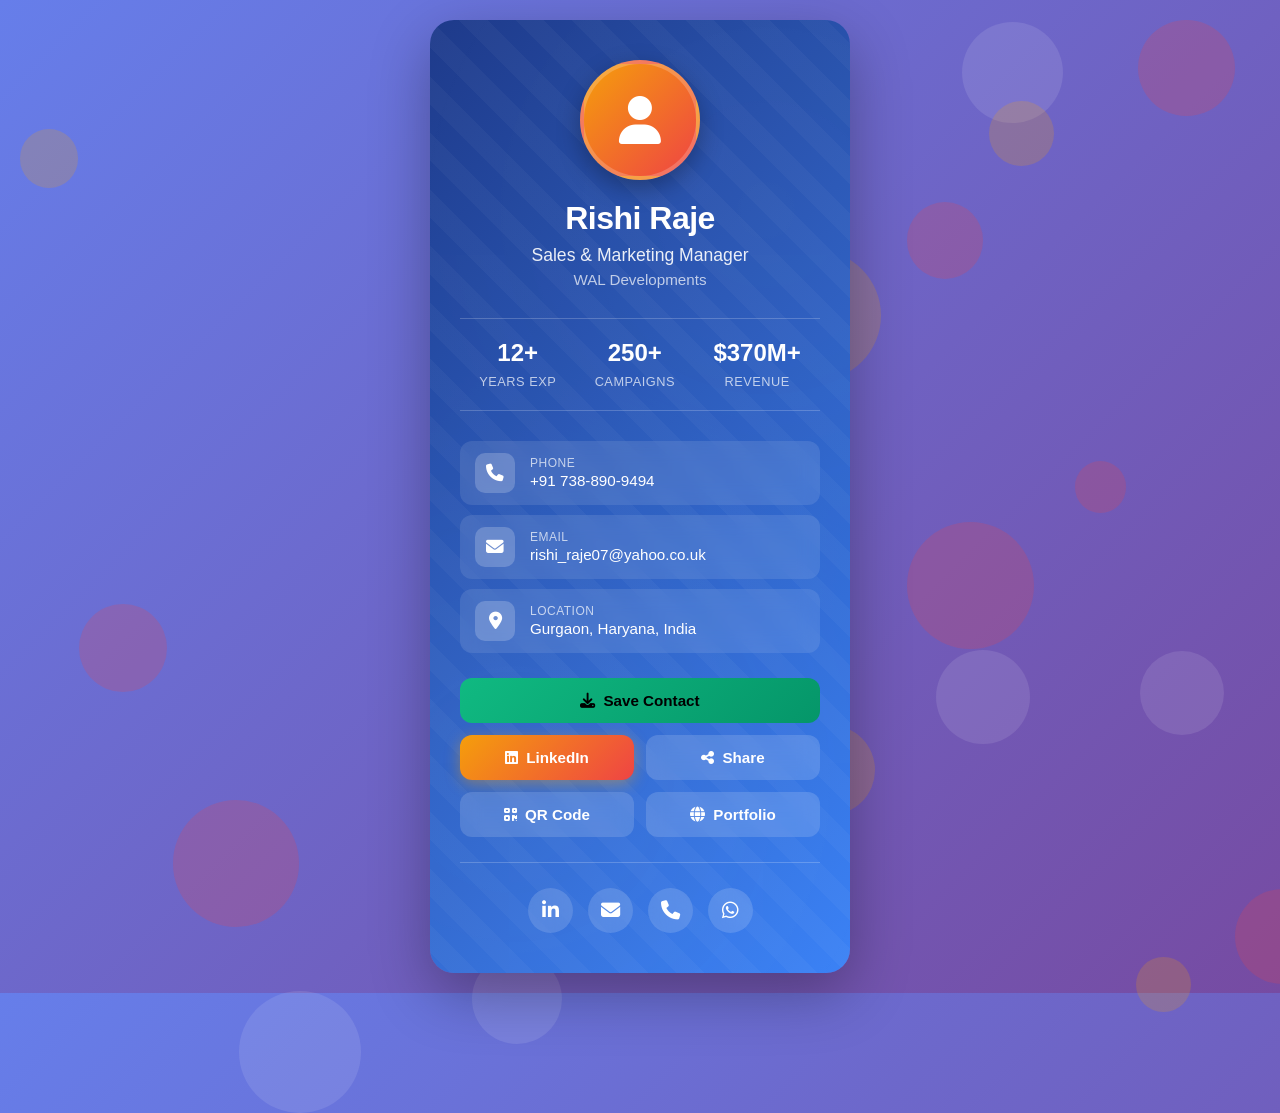
==== card/index.html @ 33120e38 "Create index.html" ====
<!DOCTYPE html>
<html lang="en">
<head>
    <meta charset="UTF-8">
    <meta name="viewport" content="width=device-width, initial-scale=1.0">
    <meta name="description" content="Rishi Raje - Sales & Marketing Manager at WAL Developments. Digital business card with instant contact options.">
    <meta property="og:title" content="Rishi Raje - Digital Business Card">
    <meta property="og:description" content="Sales & Marketing Manager | WAL Developments | Connect with me instantly">
    <meta property="og:type" content="profile">
    <title>Rishi Raje - Digital Business Card</title>
    <link href="https://cdnjs.cloudflare.com/ajax/libs/font-awesome/6.4.0/css/all.min.css" rel="stylesheet">
    <style>
        * {
            margin: 0;
            padding: 0;
            box-sizing: border-box;
        }

        body {
            font-family: -apple-system, BlinkMacSystemFont, 'Segoe UI', Roboto, 'Helvetica Neue', Arial, sans-serif;
            background: linear-gradient(135deg, #667eea 0%, #764ba2 100%);
            min-height: 100vh;
            display: flex;
            align-items: center;
            justify-content: center;
            padding: 20px;
            position: relative;
            overflow: hidden;
        }

        /* Animated background particles */
        .particle {
            position: absolute;
            border-radius: 50%;
            pointer-events: none;
        }

        .card-container {
            perspective: 1000px;
            max-width: 420px;
            width: 100%;
        }

        .business-card {
            background: linear-gradient(135deg, #1e3a8a 0%, #3b82f6 100%);
            border-radius: 24px;
            padding: 40px 30px;
            box-shadow: 0 20px 60px rgba(0, 0, 0, 0.3);
            position: relative;
            overflow: hidden;
            transition: transform 0.3s ease;
            animation: fadeIn 0.6s ease;
        }

        .business-card:hover {
            transform: translateY(-5px);
            box-shadow: 0 25px 70px rgba(0, 0, 0, 0.4);
        }

        /* Decorative elements */
        .card-bg {
            position: absolute;
            top: 0;
            left: 0;
            right: 0;
            bottom: 0;
            opacity: 0.1;
            background: 
                radial-gradient(circle at 20% 80%, rgba(255,255,255,0.3) 0%, transparent 50%),
                radial-gradient(circle at 80% 20%, rgba(255,255,255,0.2) 0%, transparent 50%);
        }

        .card-pattern {
            position: absolute;
            top: -50%;
            right: -50%;
            width: 200%;
            height: 200%;
            background: repeating-linear-gradient(
                45deg,
                transparent,
                transparent 20px,
                rgba(255,255,255,0.03) 20px,
                rgba(255,255,255,0.03) 40px
            );
            animation: rotate 60s linear infinite;
        }

        @keyframes rotate {
            from { transform: rotate(0deg); }
            to { transform: rotate(360deg); }
        }

        .card-content {
            position: relative;
            z-index: 1;
        }

        /* Profile Section */
        .profile-section {
            text-align: center;
            margin-bottom: 30px;
        }

        .profile-image {
            width: 120px;
            height: 120px;
            border-radius: 50%;
            background: linear-gradient(135deg, #f59e0b 0%, #ef4444 100%);
            margin: 0 auto 20px;
            display: flex;
            align-items: center;
            justify-content: center;
            font-size: 3em;
            color: white;
            box-shadow: 0 8px 24px rgba(0, 0, 0, 0.3);
            border: 4px solid rgba(255, 255, 255, 0.2);
            position: relative;
            overflow: hidden;
        }

        .profile-image::before {
            content: '';
            position: absolute;
            top: 0;
            left: -100%;
            width: 100%;
            height: 100%;
            background: linear-gradient(90deg, transparent, rgba(255,255,255,0.3), transparent);
            animation: shine 3s infinite;
        }

        @keyframes shine {
            to { left: 100%; }
        }

        .profile-image img {
            width: 100%;
            height: 100%;
            object-fit: cover;
            border-radius: 50%;
        }

        .name {
            font-size: 2em;
            font-weight: 800;
            color: white;
            margin-bottom: 8px;
            letter-spacing: -0.5px;
        }

        .title {
            font-size: 1.1em;
            color: rgba(255, 255, 255, 0.9);
            margin-bottom: 5px;
            font-weight: 500;
        }

        .company {
            font-size: 0.95em;
            color: rgba(255, 255, 255, 0.7);
            font-weight: 400;
        }

        /* Stats Section */
        .stats {
            display: flex;
            justify-content: space-around;
            margin: 30px 0;
            padding: 20px 0;
            border-top: 1px solid rgba(255, 255, 255, 0.2);
            border-bottom: 1px solid rgba(255, 255, 255, 0.2);
        }

        .stat {
            text-align: center;
        }

        .stat-number {
            font-size: 1.5em;
            font-weight: 800;
            color: white;
            display: block;
            margin-bottom: 5px;
        }

        .stat-label {
            font-size: 0.8em;
            color: rgba(255, 255, 255, 0.7);
            text-transform: uppercase;
            letter-spacing: 0.5px;
        }

        /* Contact Info */
        .contact-info {
            margin: 25px 0;
        }

        .contact-item {
            display: flex;
            align-items: center;
            padding: 12px 15px;
            margin-bottom: 10px;
            background: rgba(255, 255, 255, 0.1);
            border-radius: 12px;
            color: white;
            text-decoration: none;
            transition: all 0.3s ease;
            backdrop-filter: blur(10px);
        }

        .contact-item:hover {
            background: rgba(255, 255, 255, 0.2);
            transform: translateX(5px);
        }

        .contact-icon {
            width: 40px;
            height: 40px;
            border-radius: 10px;
            background: rgba(255, 255, 255, 0.2);
            display: flex;
            align-items: center;
            justify-content: center;
            margin-right: 15px;
            font-size: 1.1em;
        }

        .contact-text {
            flex: 1;
        }

        .contact-label {
            font-size: 0.75em;
            color: rgba(255, 255, 255, 0.7);
            text-transform: uppercase;
            letter-spacing: 0.5px;
            display: block;
            margin-bottom: 2px;
        }

        .contact-value {
            font-size: 0.95em;
            font-weight: 500;
            color: white;
        }

        /* Action Buttons */
        .action-buttons {
            display: grid;
            grid-template-columns: repeat(2, 1fr);
            gap: 12px;
            margin-top: 25px;
        }

        .action-btn {
            padding: 14px 20px;
            border: none;
            border-radius: 12px;
            font-size: 0.95em;
            font-weight: 600;
            cursor: pointer;
            transition: all 0.3s ease;
            display: flex;
            align-items: center;
            justify-content: center;
            gap: 8px;
            text-decoration: none;
        }

        .action-btn.primary {
            background: linear-gradient(135deg, #f59e0b 0%, #ef4444 100%);
            color: white;
            box-shadow: 0 4px 15px rgba(245, 158, 11, 0.4);
        }

        .action-btn.primary:hover {
            transform: translateY(-2px);
            box-shadow: 0 6px 20px rgba(245, 158, 11, 0.5);
        }

        .action-btn.secondary {
            background: rgba(255, 255, 255, 0.15);
            color: white;
            backdrop-filter: blur(10px);
        }

        .action-btn.secondary:hover {
            background: rgba(255, 255, 255, 0.25);
        }

        /* Social Links */
        .social-links {
            display: flex;
            justify-content: center;
            gap: 15px;
            margin-top: 25px;
            padding-top: 25px;
            border-top: 1px solid rgba(255, 255, 255, 0.2);
        }

        .social-link {
            width: 45px;
            height: 45px;
            border-radius: 50%;
            background: rgba(255, 255, 255, 0.15);
            display: flex;
            align-items: center;
            justify-content: center;
            color: white;
            text-decoration: none;
            font-size: 1.2em;
            transition: all 0.3s ease;
            backdrop-filter: blur(10px);
        }

        .social-link:hover {
            background: rgba(255, 255, 255, 0.25);
            transform: translateY(-3px);
        }

        /* Toast Notification */
        .toast {
            position: fixed;
            bottom: 30px;
            left: 50%;
            transform: translateX(-50%) translateY(100px);
            background: white;
            color: #1e3a8a;
            padding: 16px 24px;
            border-radius: 12px;
            box-shadow: 0 10px 30px rgba(0, 0, 0, 0.3);
            font-weight: 600;
            z-index: 1000;
            display: flex;
            align-items: center;
            gap: 10px;
            opacity: 0;
            transition: all 0.3s ease;
        }

        .toast.show {
            transform: translateX(-50%) translateY(0);
            opacity: 1;
        }

        .toast i {
            color: #10b981;
            font-size: 1.2em;
        }

        /* QR Code Modal */
        .modal {
            position: fixed;
            top: 0;
            left: 0;
            right: 0;
            bottom: 0;
            background: rgba(0, 0, 0, 0.8);
            display: none;
            align-items: center;
            justify-content: center;
            z-index: 2000;
            padding: 20px;
            backdrop-filter: blur(10px);
        }

        .modal.active {
            display: flex;
        }

        .modal-content {
            background: white;
            border-radius: 24px;
            padding: 40px;
            max-width: 400px;
            width: 100%;
            text-align: center;
            position: relative;
            animation: modalSlideIn 0.3s ease;
        }

        @keyframes modalSlideIn {
            from {
                opacity: 0;
                transform: scale(0.9);
            }
            to {
                opacity: 1;
                transform: scale(1);
            }
        }

        .modal-close {
            position: absolute;
            top: 15px;
            right: 15px;
            width: 35px;
            height: 35px;
            border: none;
            background: rgba(0, 0, 0, 0.1);
            border-radius: 50%;
            cursor: pointer;
            display: flex;
            align-items: center;
            justify-content: center;
            font-size: 1.2em;
            color: #666;
            transition: all 0.3s ease;
        }

        .modal-close:hover {
            background: rgba(0, 0, 0, 0.2);
            transform: rotate(90deg);
        }

        .qr-code {
            width: 250px;
            height: 250px;
            background: white;
            margin: 20px auto;
            border: 10px solid #1e3a8a;
            border-radius: 16px;
            display: flex;
            align-items: center;
            justify-content: center;
            font-size: 5em;
        }

        .modal h3 {
            color: #1e3a8a;
            margin-bottom: 10px;
            font-size: 1.5em;
        }

        .modal p {
            color: #666;
            margin-bottom: 20px;
        }

        /* Animations */
        @keyframes fadeIn {
            from {
                opacity: 0;
                transform: translateY(20px);
            }
            to {
                opacity: 1;
                transform: translateY(0);
            }
        }

        /* Responsive */
        @media (max-width: 480px) {
            .business-card {
                padding: 30px 20px;
            }

            .name {
                font-size: 1.6em;
            }

            .stats {
                flex-direction: column;
                gap: 15px;
            }

            .action-buttons {
                grid-template-columns: 1fr;
            }

            .modal-content {
                padding: 30px 20px;
            }

            .qr-code {
                width: 200px;
                height: 200px;
                font-size: 4em;
            }
        }

        /* Save Contact Button Special */
        .save-contact-btn {
            background: linear-gradient(135deg, #10b981 0%, #059669 100%);
            grid-column: 1 / -1;
        }

        .save-contact-btn:hover {
            box-shadow: 0 6px 20px rgba(16, 185, 129, 0.5);
        }
    </style>
</head>
<body>
    <!-- Background Particles -->
    <div id="particles"></div>

    <!-- Business Card -->
    <div class="card-container">
        <div class="business-card">
            <div class="card-bg"></div>
            <div class="card-pattern"></div>
            
            <div class="card-content">
                <!-- Profile Section -->
                <div class="profile-section">
                    <div class="profile-image">
                        <i class="fas fa-user"></i>
                    </div>
                    <h1 class="name">Rishi Raje</h1>
                    <p class="title">Sales & Marketing Manager</p>
                    <p class="company">WAL Developments</p>
                </div>

                <!-- Stats -->
                <div class="stats">
                    <div class="stat">
                        <span class="stat-number">12+</span>
                        <span class="stat-label">Years Exp</span>
                    </div>
                    <div class="stat">
                        <span class="stat-number">250+</span>
                        <span class="stat-label">Campaigns</span>
                    </div>
                    <div class="stat">
                        <span class="stat-number">$370M+</span>
                        <span class="stat-label">Revenue</span>
                    </div>
                </div>

                <!-- Contact Info -->
                <div class="contact-info">
                    <a href="tel:+917388909494" class="contact-item">
                        <div class="contact-icon">
                            <i class="fas fa-phone"></i>
                        </div>
                        <div class="contact-text">
                            <span class="contact-label">Phone</span>
                            <span class="contact-value">+91 738-890-9494</span>
                        </div>
                    </a>

                    <a href="mailto:rishi_raje07@yahoo.co.uk" class="contact-item">
                        <div class="contact-icon">
                            <i class="fas fa-envelope"></i>
                        </div>
                        <div class="contact-text">
                            <span class="contact-label">Email</span>
                            <span class="contact-value">rishi_raje07@yahoo.co.uk</span>
                        </div>
                    </a>

                    <a href="#" class="contact-item" onclick="copyLocation(event)">
                        <div class="contact-icon">
                            <i class="fas fa-map-marker-alt"></i>
                        </div>
                        <div class="contact-text">
                            <span class="contact-label">Location</span>
                            <span class="contact-value">Gurgaon, Haryana, India</span>
                        </div>
                    </a>
                </div>

                <!-- Action Buttons -->
                <div class="action-buttons">
                    <button class="action-btn save-contact-btn" onclick="saveContact()">
                        <i class="fas fa-download"></i>
                        Save Contact
                    </button>
                    <a href="https://www.linkedin.com/in/rishiraje" target="_blank" class="action-btn primary">
                        <i class="fab fa-linkedin"></i>
                        LinkedIn
                    </a>
                    <button class="action-btn secondary" onclick="shareCard()">
                        <i class="fas fa-share-alt"></i>
                        Share
                    </button>
                    <button class="action-btn secondary" onclick="showQR()">
                        <i class="fas fa-qrcode"></i>
                        QR Code
                    </button>
                    <a href="https://rishiraje.in" class="action-btn secondary">
                        <i class="fas fa-globe"></i>
                        Portfolio
                    </a>
                </div>

                <!-- Social Links -->
                <div class="social-links">
                    <a href="https://www.linkedin.com/in/rishiraje" target="_blank" class="social-link" title="LinkedIn">
                        <i class="fab fa-linkedin-in"></i>
                    </a>
                    <a href="mailto:rishi_raje07@yahoo.co.uk" class="social-link" title="Email">
                        <i class="fas fa-envelope"></i>
                    </a>
                    <a href="tel:+917388909494" class="social-link" title="Phone">
                        <i class="fas fa-phone"></i>
                    </a>
                    <a href="https://wa.me/917388909494" target="_blank" class="social-link" title="WhatsApp">
                        <i class="fab fa-whatsapp"></i>
                    </a>
                </div>
            </div>
        </div>
    </div>

    <!-- Toast Notification -->
    <div class="toast" id="toast">
        <i class="fas fa-check-circle"></i>
        <span id="toast-message">Action completed!</span>
    </div>

    <!-- QR Code Modal -->
    <div class="modal" id="qrModal">
        <div class="modal-content">
            <button class="modal-close" onclick="closeQR()">
                <i class="fas fa-times"></i>
            </button>
            <h3>Scan to Connect</h3>
            <p>Open camera and scan this QR code</p>
            <div class="qr-code">
                <i class="fas fa-qrcode"></i>
            </div>
            <p style="font-size: 0.9em; color: #999;">QR code links to: rishiraje.in</p>
        </div>
    </div>

    <script>
        // Create background particles
        function createParticles() {
            const container = document.getElementById('particles');
            const colors = ['rgba(255,255,255,0.1)', 'rgba(245,158,11,0.2)', 'rgba(239,68,68,0.2)'];
            
            for (let i = 0; i < 20; i++) {
                const particle = document.createElement('div');
                particle.className = 'particle';
                particle.style.width = Math.random() * 100 + 50 + 'px';
                particle.style.height = particle.style.width;
                particle.style.left = Math.random() * 100 + '%';
                particle.style.top = Math.random() * 100 + '%';
                particle.style.background = colors[Math.floor(Math.random() * colors.length)];
                particle.style.animation = `float ${Math.random() * 20 + 10}s infinite ease-in-out`;
                container.appendChild(particle);
            }
        }

        // Add float animation
        const style = document.createElement('style');
        style.textContent = `
            @keyframes float {
                0%, 100% { transform: translate(0, 0); }
                25% { transform: translate(20px, -20px); }
                50% { transform: translate(-20px, 20px); }
                75% { transform: translate(20px, 10px); }
            }
        `;
        document.head.appendChild(style);

        createParticles();

        // Show toast notification
        function showToast(message) {
            const toast = document.getElementById('toast');
            const toastMessage = document.getElementById('toast-message');
            toastMessage.textContent = message;
            toast.classList.add('show');
            
            setTimeout(() => {
                toast.classList.remove('show');
            }, 3000);
        }

        // Save contact as vCard
        function saveContact() {
            const vCard = `BEGIN:VCARD
VERSION:3.0
FN:Rishi Raje
TITLE:Sales & Marketing Manager
ORG:WAL Developments
TEL;TYPE=CELL:+917388909494
EMAIL:rishi_raje07@yahoo.co.uk
ADR;TYPE=WORK:;;Gurgaon;Haryana;;India
URL:https://rishiraje.in
URL:https://www.linkedin.com/in/rishiraje
NOTE:12+ years experience | 250+ campaigns | $370M+ revenue generated
END:VCARD`;

            const blob = new Blob([vCard], { type: 'text/vcard' });
            const url = URL.createObjectURL(blob);
            const link = document.createElement('a');
            link.href = url;
            link.download = 'RishiRaje_Contact.vcf';
            link.click();
            URL.revokeObjectURL(url);
            
            showToast('Contact card downloaded!');
        }

        // Share card
        async function shareCard() {
            const shareData = {
                title: 'Rishi Raje - Digital Business Card',
                text: 'Sales & Marketing Manager at WAL Developments. Let\'s connect!',
                url: window.location.href
            };

            try {
                if (navigator.share) {
                    await navigator.share(shareData);
                    showToast('Card shared successfully!');
                } else {
                    // Fallback: Copy link
                    await navigator.clipboard.writeText(window.location.href);
                    showToast('Link copied to clipboard!');
                }
            } catch (err) {
                if (err.name !== 'AbortError') {
                    console.error('Share failed:', err);
                }
            }
        }

        // Show QR code
        function showQR() {
            document.getElementById('qrModal').classList.add('active');
        }

        // Close QR code
        function closeQR() {
            document.getElementById('qrModal').classList.remove('active');
        }

        // Copy location
        function copyLocation(e) {
            e.preventDefault();
            const location = 'Gurgaon, Haryana, India';
            navigator.clipboard.writeText(location).then(() => {
                showToast('Location copied to clipboard!');
            });
        }

        // Close modal on outside click
        document.getElementById('qrModal').addEventListener('click', function(e) {
            if (e.target === this) {
                closeQR();
            }
        });

        // Add keyboard support
        document.addEventListener('keydown', function(e) {
            if (e.key === 'Escape') {
                closeQR();
            }
        });

        // Track card views (you can integrate analytics here)
        console.log('Digital card viewed at:', new Date().toISOString());
    </script>
</body>
</html>
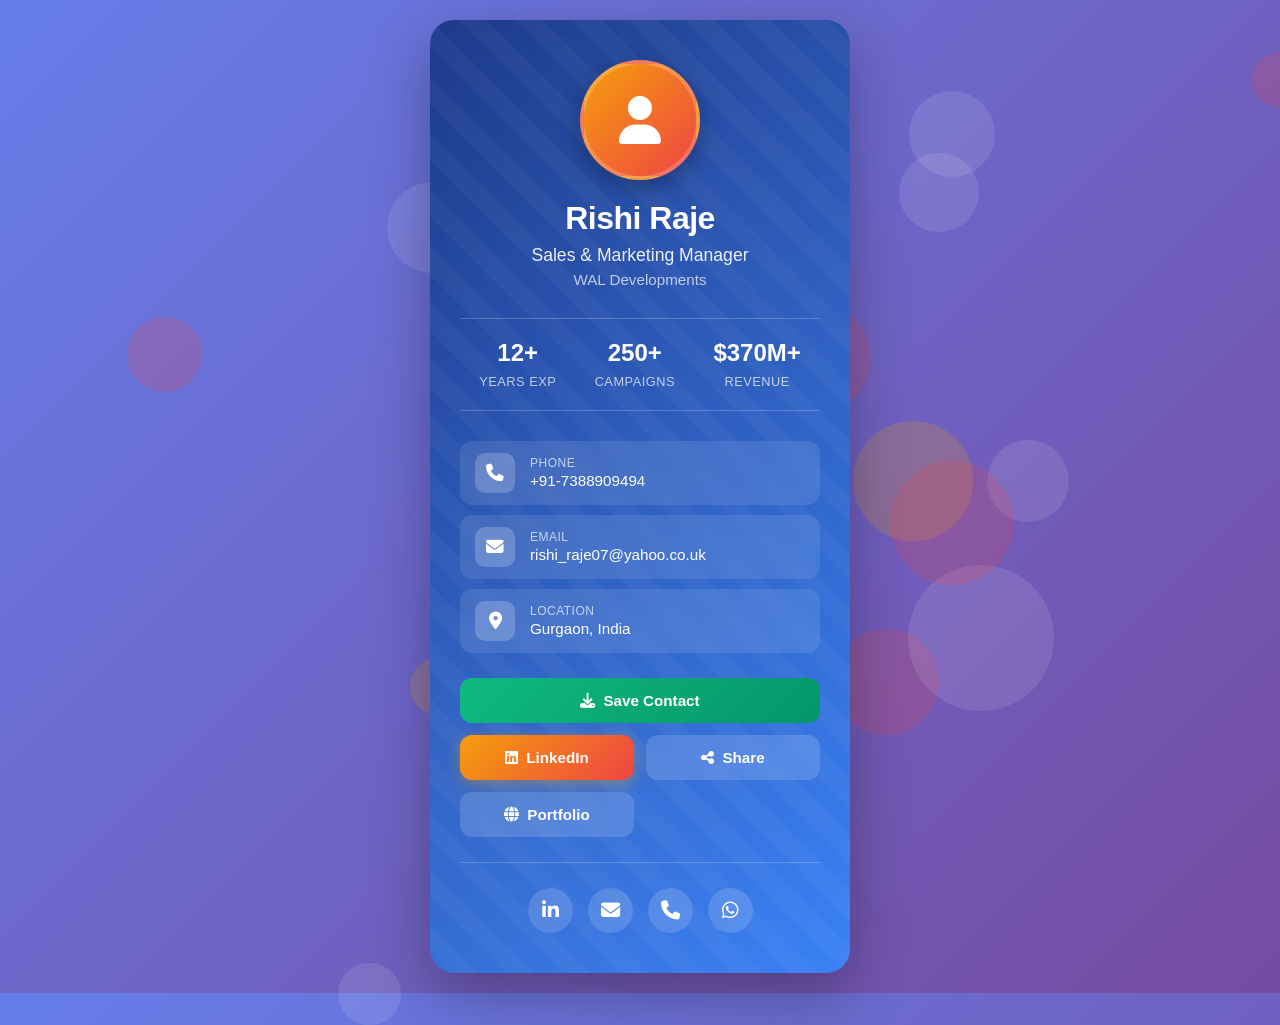
==== commit 10ae2f4c: "Update index.html" ====
--- a/card/index.html
+++ b/card/index.html
@@ -3,10 +3,6 @@
 <head>
     <meta charset="UTF-8">
     <meta name="viewport" content="width=device-width, initial-scale=1.0">
-    <meta name="description" content="Rishi Raje - Sales & Marketing Manager at WAL Developments. Digital business card with instant contact options.">
-    <meta property="og:title" content="Rishi Raje - Digital Business Card">
-    <meta property="og:description" content="Sales & Marketing Manager | WAL Developments | Connect with me instantly">
-    <meta property="og:type" content="profile">
     <title>Rishi Raje - Digital Business Card</title>
     <link href="https://cdnjs.cloudflare.com/ajax/libs/font-awesome/6.4.0/css/all.min.css" rel="stylesheet">
     <style>
@@ -17,7 +13,7 @@
         }
 
         body {
-            font-family: -apple-system, BlinkMacSystemFont, 'Segoe UI', Roboto, 'Helvetica Neue', Arial, sans-serif;
+            font-family: -apple-system, BlinkMacSystemFont, 'Segoe UI', Roboto, sans-serif;
             background: linear-gradient(135deg, #667eea 0%, #764ba2 100%);
             min-height: 100vh;
             display: flex;
@@ -33,12 +29,14 @@
             position: absolute;
             border-radius: 50%;
             pointer-events: none;
-        }
-
-        .card-container {
-            perspective: 1000px;
-            max-width: 420px;
-            width: 100%;
+            animation: float 20s infinite ease-in-out;
+        }
+
+        @keyframes float {
+            0%, 100% { transform: translate(0, 0); }
+            25% { transform: translate(20px, -20px); }
+            50% { transform: translate(-20px, 20px); }
+            75% { transform: translate(20px, 10px); }
         }
 
         .business-card {
@@ -46,28 +44,30 @@
             border-radius: 24px;
             padding: 40px 30px;
             box-shadow: 0 20px 60px rgba(0, 0, 0, 0.3);
+            max-width: 420px;
+            width: 100%;
             position: relative;
             overflow: hidden;
-            transition: transform 0.3s ease;
-            animation: fadeIn 0.6s ease;
-        }
-
-        .business-card:hover {
-            transform: translateY(-5px);
-            box-shadow: 0 25px 70px rgba(0, 0, 0, 0.4);
-        }
-
-        /* Decorative elements */
+            animation: slideIn 0.6s ease;
+        }
+
+        @keyframes slideIn {
+            from {
+                opacity: 0;
+                transform: translateY(30px);
+            }
+            to {
+                opacity: 1;
+                transform: translateY(0);
+            }
+        }
+
         .card-bg {
             position: absolute;
-            top: 0;
-            left: 0;
-            right: 0;
-            bottom: 0;
+            inset: 0;
             opacity: 0.1;
-            background: 
-                radial-gradient(circle at 20% 80%, rgba(255,255,255,0.3) 0%, transparent 50%),
-                radial-gradient(circle at 80% 20%, rgba(255,255,255,0.2) 0%, transparent 50%);
+            background: radial-gradient(circle at 20% 80%, rgba(255,255,255,0.3) 0%, transparent 50%),
+                        radial-gradient(circle at 80% 20%, rgba(255,255,255,0.2) 0%, transparent 50%);
         }
 
         .card-pattern {
@@ -76,13 +76,7 @@
             right: -50%;
             width: 200%;
             height: 200%;
-            background: repeating-linear-gradient(
-                45deg,
-                transparent,
-                transparent 20px,
-                rgba(255,255,255,0.03) 20px,
-                rgba(255,255,255,0.03) 40px
-            );
+            background: repeating-linear-gradient(45deg, transparent, transparent 20px, rgba(255,255,255,0.03) 20px, rgba(255,255,255,0.03) 40px);
             animation: rotate 60s linear infinite;
         }
 
@@ -96,7 +90,21 @@
             z-index: 1;
         }
 
-        /* Profile Section */
+        .loading {
+            text-align: center;
+            color: white;
+            padding: 40px;
+        }
+
+        .loading i {
+            font-size: 3em;
+            animation: spin 1s linear infinite;
+        }
+
+        @keyframes spin {
+            to { transform: rotate(360deg); }
+        }
+
         .profile-section {
             text-align: center;
             margin-bottom: 30px;
@@ -162,7 +170,6 @@
             font-weight: 400;
         }
 
-        /* Stats Section */
         .stats {
             display: flex;
             justify-content: space-around;
@@ -191,7 +198,6 @@
             letter-spacing: 0.5px;
         }
 
-        /* Contact Info */
         .contact-info {
             margin: 25px 0;
         }
@@ -245,7 +251,6 @@
             color: white;
         }
 
-        /* Action Buttons */
         .action-buttons {
             display: grid;
             grid-template-columns: repeat(2, 1fr);
@@ -266,11 +271,11 @@
             justify-content: center;
             gap: 8px;
             text-decoration: none;
+            color: white;
         }
 
         .action-btn.primary {
             background: linear-gradient(135deg, #f59e0b 0%, #ef4444 100%);
-            color: white;
             box-shadow: 0 4px 15px rgba(245, 158, 11, 0.4);
         }
 
@@ -281,7 +286,6 @@
 
         .action-btn.secondary {
             background: rgba(255, 255, 255, 0.15);
-            color: white;
             backdrop-filter: blur(10px);
         }
 
@@ -289,7 +293,15 @@
             background: rgba(255, 255, 255, 0.25);
         }
 
-        /* Social Links */
+        .save-contact-btn {
+            background: linear-gradient(135deg, #10b981 0%, #059669 100%);
+            grid-column: 1 / -1;
+        }
+
+        .save-contact-btn:hover {
+            box-shadow: 0 6px 20px rgba(16, 185, 129, 0.5);
+        }
+
         .social-links {
             display: flex;
             justify-content: center;
@@ -319,7 +331,6 @@
             transform: translateY(-3px);
         }
 
-        /* Toast Notification */
         .toast {
             position: fixed;
             bottom: 30px;
@@ -349,204 +360,79 @@
             font-size: 1.2em;
         }
 
-        /* QR Code Modal */
-        .modal {
-            position: fixed;
-            top: 0;
-            left: 0;
-            right: 0;
-            bottom: 0;
-            background: rgba(0, 0, 0, 0.8);
-            display: none;
-            align-items: center;
-            justify-content: center;
-            z-index: 2000;
-            padding: 20px;
-            backdrop-filter: blur(10px);
-        }
-
-        .modal.active {
-            display: flex;
-        }
-
-        .modal-content {
-            background: white;
-            border-radius: 24px;
-            padding: 40px;
-            max-width: 400px;
-            width: 100%;
-            text-align: center;
-            position: relative;
-            animation: modalSlideIn 0.3s ease;
-        }
-
-        @keyframes modalSlideIn {
-            from {
-                opacity: 0;
-                transform: scale(0.9);
-            }
-            to {
-                opacity: 1;
-                transform: scale(1);
-            }
-        }
-
-        .modal-close {
-            position: absolute;
-            top: 15px;
-            right: 15px;
-            width: 35px;
-            height: 35px;
-            border: none;
-            background: rgba(0, 0, 0, 0.1);
-            border-radius: 50%;
-            cursor: pointer;
-            display: flex;
-            align-items: center;
-            justify-content: center;
-            font-size: 1.2em;
-            color: #666;
-            transition: all 0.3s ease;
-        }
-
-        .modal-close:hover {
-            background: rgba(0, 0, 0, 0.2);
-            transform: rotate(90deg);
-        }
-
-        .qr-code {
-            width: 250px;
-            height: 250px;
-            background: white;
-            margin: 20px auto;
-            border: 10px solid #1e3a8a;
-            border-radius: 16px;
-            display: flex;
-            align-items: center;
-            justify-content: center;
-            font-size: 5em;
-        }
-
-        .modal h3 {
-            color: #1e3a8a;
-            margin-bottom: 10px;
-            font-size: 1.5em;
-        }
-
-        .modal p {
-            color: #666;
-            margin-bottom: 20px;
-        }
-
-        /* Animations */
-        @keyframes fadeIn {
-            from {
-                opacity: 0;
-                transform: translateY(20px);
-            }
-            to {
-                opacity: 1;
-                transform: translateY(0);
-            }
-        }
-
-        /* Responsive */
         @media (max-width: 480px) {
             .business-card {
                 padding: 30px 20px;
             }
-
             .name {
                 font-size: 1.6em;
             }
-
             .stats {
                 flex-direction: column;
                 gap: 15px;
             }
-
             .action-buttons {
                 grid-template-columns: 1fr;
             }
-
-            .modal-content {
-                padding: 30px 20px;
-            }
-
-            .qr-code {
-                width: 200px;
-                height: 200px;
-                font-size: 4em;
-            }
-        }
-
-        /* Save Contact Button Special */
-        .save-contact-btn {
-            background: linear-gradient(135deg, #10b981 0%, #059669 100%);
-            grid-column: 1 / -1;
-        }
-
-        .save-contact-btn:hover {
-            box-shadow: 0 6px 20px rgba(16, 185, 129, 0.5);
         }
     </style>
 </head>
 <body>
-    <!-- Background Particles -->
     <div id="particles"></div>
 
-    <!-- Business Card -->
-    <div class="card-container">
-        <div class="business-card">
-            <div class="card-bg"></div>
-            <div class="card-pattern"></div>
-            
-            <div class="card-content">
-                <!-- Profile Section -->
+    <div class="business-card">
+        <div class="card-bg"></div>
+        <div class="card-pattern"></div>
+        
+        <div class="card-content">
+            <div class="loading" id="loading">
+                <i class="fas fa-spinner"></i>
+                <p style="margin-top: 15px;">Loading your card...</p>
+            </div>
+
+            <div id="cardContent" style="display: none;">
                 <div class="profile-section">
-                    <div class="profile-image">
+                    <div class="profile-image" id="profileImage">
                         <i class="fas fa-user"></i>
                     </div>
-                    <h1 class="name">Rishi Raje</h1>
-                    <p class="title">Sales & Marketing Manager</p>
-                    <p class="company">WAL Developments</p>
+                    <h1 class="name" id="name"></h1>
+                    <p class="title" id="jobTitle"></p>
+                    <p class="company" id="company"></p>
                 </div>
 
-                <!-- Stats -->
                 <div class="stats">
                     <div class="stat">
-                        <span class="stat-number">12+</span>
+                        <span class="stat-number" id="statExp"></span>
                         <span class="stat-label">Years Exp</span>
                     </div>
                     <div class="stat">
-                        <span class="stat-number">250+</span>
+                        <span class="stat-number" id="statCampaigns"></span>
                         <span class="stat-label">Campaigns</span>
                     </div>
                     <div class="stat">
-                        <span class="stat-number">$370M+</span>
+                        <span class="stat-number" id="statRevenue"></span>
                         <span class="stat-label">Revenue</span>
                     </div>
                 </div>
 
-                <!-- Contact Info -->
                 <div class="contact-info">
-                    <a href="tel:+917388909494" class="contact-item">
+                    <a href="#" class="contact-item" id="phoneLink">
                         <div class="contact-icon">
                             <i class="fas fa-phone"></i>
                         </div>
                         <div class="contact-text">
                             <span class="contact-label">Phone</span>
-                            <span class="contact-value">+91 738-890-9494</span>
+                            <span class="contact-value" id="phoneText"></span>
                         </div>
                     </a>
 
-                    <a href="mailto:rishi_raje07@yahoo.co.uk" class="contact-item">
+                    <a href="#" class="contact-item" id="emailLink">
                         <div class="contact-icon">
                             <i class="fas fa-envelope"></i>
                         </div>
                         <div class="contact-text">
                             <span class="contact-label">Email</span>
-                            <span class="contact-value">rishi_raje07@yahoo.co.uk</span>
+                            <span class="contact-value" id="emailText"></span>
                         </div>
                     </a>
 
@@ -556,18 +442,17 @@
                         </div>
                         <div class="contact-text">
                             <span class="contact-label">Location</span>
-                            <span class="contact-value">Gurgaon, Haryana, India</span>
+                            <span class="contact-value" id="locationText"></span>
                         </div>
                     </a>
                 </div>
 
-                <!-- Action Buttons -->
                 <div class="action-buttons">
                     <button class="action-btn save-contact-btn" onclick="saveContact()">
                         <i class="fas fa-download"></i>
                         Save Contact
                     </button>
-                    <a href="https://www.linkedin.com/in/rishiraje" target="_blank" class="action-btn primary">
+                    <a href="#" class="action-btn primary" id="linkedinBtn">
                         <i class="fab fa-linkedin"></i>
                         LinkedIn
                     </a>
@@ -575,28 +460,23 @@
                         <i class="fas fa-share-alt"></i>
                         Share
                     </button>
-                    <button class="action-btn secondary" onclick="showQR()">
-                        <i class="fas fa-qrcode"></i>
-                        QR Code
-                    </button>
-                    <a href="https://rishiraje.in" class="action-btn secondary">
+                    <a href="#" class="action-btn secondary" id="websiteBtn">
                         <i class="fas fa-globe"></i>
                         Portfolio
                     </a>
                 </div>
 
-                <!-- Social Links -->
                 <div class="social-links">
-                    <a href="https://www.linkedin.com/in/rishiraje" target="_blank" class="social-link" title="LinkedIn">
+                    <a href="#" class="social-link" id="socialLinkedin" title="LinkedIn">
                         <i class="fab fa-linkedin-in"></i>
                     </a>
-                    <a href="mailto:rishi_raje07@yahoo.co.uk" class="social-link" title="Email">
+                    <a href="#" class="social-link" id="socialEmail" title="Email">
                         <i class="fas fa-envelope"></i>
                     </a>
-                    <a href="tel:+917388909494" class="social-link" title="Phone">
+                    <a href="#" class="social-link" id="socialPhone" title="Phone">
                         <i class="fas fa-phone"></i>
                     </a>
-                    <a href="https://wa.me/917388909494" target="_blank" class="social-link" title="WhatsApp">
+                    <a href="#" class="social-link" id="socialWhatsapp" title="WhatsApp">
                         <i class="fab fa-whatsapp"></i>
                     </a>
                 </div>
@@ -604,34 +484,21 @@
         </div>
     </div>
 
-    <!-- Toast Notification -->
     <div class="toast" id="toast">
         <i class="fas fa-check-circle"></i>
-        <span id="toast-message">Action completed!</span>
+        <span id="toastMessage">Action completed!</span>
     </div>
 
-    <!-- QR Code Modal -->
-    <div class="modal" id="qrModal">
-        <div class="modal-content">
-            <button class="modal-close" onclick="closeQR()">
-                <i class="fas fa-times"></i>
-            </button>
-            <h3>Scan to Connect</h3>
-            <p>Open camera and scan this QR code</p>
-            <div class="qr-code">
-                <i class="fas fa-qrcode"></i>
-            </div>
-            <p style="font-size: 0.9em; color: #999;">QR code links to: rishiraje.in</p>
-        </div>
-    </div>
-
     <script>
+        // Storage for extracted data
+        let cardData = {};
+
         // Create background particles
         function createParticles() {
             const container = document.getElementById('particles');
             const colors = ['rgba(255,255,255,0.1)', 'rgba(245,158,11,0.2)', 'rgba(239,68,68,0.2)'];
             
-            for (let i = 0; i < 20; i++) {
+            for (let i = 0; i < 15; i++) {
                 const particle = document.createElement('div');
                 particle.className = 'particle';
                 particle.style.width = Math.random() * 100 + 50 + 'px';
@@ -639,68 +506,178 @@
                 particle.style.left = Math.random() * 100 + '%';
                 particle.style.top = Math.random() * 100 + '%';
                 particle.style.background = colors[Math.floor(Math.random() * colors.length)];
-                particle.style.animation = `float ${Math.random() * 20 + 10}s infinite ease-in-out`;
                 container.appendChild(particle);
             }
         }
 
-        // Add float animation
-        const style = document.createElement('style');
-        style.textContent = `
-            @keyframes float {
-                0%, 100% { transform: translate(0, 0); }
-                25% { transform: translate(20px, -20px); }
-                50% { transform: translate(-20px, 20px); }
-                75% { transform: translate(20px, 10px); }
-            }
-        `;
-        document.head.appendChild(style);
-
         createParticles();
 
-        // Show toast notification
+        // Fetch and parse main index.html
+        async function fetchMainPageData() {
+            try {
+                const response = await fetch('../index.html');
+                const html = await response.text();
+                const parser = new DOMParser();
+                const doc = parser.parseFromString(html, 'text/html');
+
+                // Extract data from main page
+                cardData = {
+                    // Name from hero or title
+                    name: doc.querySelector('.hero h1')?.textContent?.trim() || 
+                          doc.querySelector('h1')?.textContent?.trim() || 
+                          'Rishi Raje',
+                    
+                    // Job title
+                    title: doc.querySelector('.hero h3')?.textContent?.replace('I am', '')?.trim() ||
+                           doc.querySelector('.hero-content p')?.textContent?.split('.')[0] ||
+                           'Sales & Marketing Manager',
+                    
+                    // Company
+                    company: 'WAL Developments',
+                    
+                    // Email (find email link or text)
+                    email: doc.querySelector('a[href^="mailto:"]')?.href?.replace('mailto:', '') || 
+                           doc.querySelector('a[href^="mailto:"]')?.textContent?.trim() ||
+                           'rishi_raje07@yahoo.co.uk',
+                    
+                    // Phone (find phone link or text)
+                    phone: doc.querySelector('a[href^="tel:"]')?.href?.replace('tel:', '') ||
+                           doc.querySelector('.contact-details p')?.textContent?.match(/\+[\d-]+/)?.[0] ||
+                           '+91-7388909494',
+                    
+                    // Location
+                    location: doc.querySelector('.contact-details h3:contains("Address")')?.nextElementSibling?.textContent ||
+                             'Gurgaon, India',
+                    
+                    // LinkedIn
+                    linkedin: doc.querySelector('a[href*="linkedin"]')?.href || 
+                             'https://www.linkedin.com/in/rishiraje',
+                    
+                    // Website
+                    website: window.location.origin,
+                    
+                    // Stats (extract from stat cards)
+                    stats: {
+                        experience: doc.querySelector('.stat-card h2')?.textContent?.trim() || '12+',
+                        campaigns: doc.querySelectorAll('.stat-card h2')?.[1]?.textContent?.trim() || '250+',
+                        revenue: doc.querySelectorAll('.stat-card h2')?.[2]?.textContent?.trim() || '$370M+'
+                    },
+
+                    // Profile image
+                    profileImage: doc.querySelector('.profile-img img')?.src || ''
+                };
+
+                // Generate WhatsApp link from phone
+                const phoneNumber = cardData.phone.replace(/[^0-9]/g, '');
+                cardData.whatsapp = `https://wa.me/${phoneNumber}`;
+
+                return cardData;
+            } catch (error) {
+                console.error('Error fetching main page:', error);
+                // Return fallback data
+                return {
+                    name: 'Rishi Raje',
+                    title: 'Sales & Marketing Manager',
+                    company: 'WAL Developments',
+                    email: 'rishi_raje07@yahoo.co.uk',
+                    phone: '+91-7388909494',
+                    location: 'Gurgaon, India',
+                    linkedin: 'https://www.linkedin.com/in/rishiraje',
+                    website: window.location.origin,
+                    whatsapp: 'https://wa.me/917388909494',
+                    stats: {
+                        experience: '12+',
+                        campaigns: '250+',
+                        revenue: '$370M+'
+                    },
+                    profileImage: ''
+                };
+            }
+        }
+
+        // Populate card with data
+        function populateCard(data) {
+            // Profile
+            document.getElementById('name').textContent = data.name;
+            document.getElementById('jobTitle').textContent = data.title;
+            document.getElementById('company').textContent = data.company;
+
+            // Stats
+            document.getElementById('statExp').textContent = data.stats.experience;
+            document.getElementById('statCampaigns').textContent = data.stats.campaigns;
+            document.getElementById('statRevenue').textContent = data.stats.revenue;
+
+            // Contact info
+            document.getElementById('phoneText').textContent = data.phone;
+            document.getElementById('emailText').textContent = data.email;
+            document.getElementById('locationText').textContent = data.location;
+
+            // Links
+            document.getElementById('phoneLink').href = `tel:${data.phone}`;
+            document.getElementById('emailLink').href = `mailto:${data.email}`;
+            document.getElementById('linkedinBtn').href = data.linkedin;
+            document.getElementById('websiteBtn').href = data.website;
+
+            // Social links
+            document.getElementById('socialLinkedin').href = data.linkedin;
+            document.getElementById('socialEmail').href = `mailto:${data.email}`;
+            document.getElementById('socialPhone').href = `tel:${data.phone}`;
+            document.getElementById('socialWhatsapp').href = data.whatsapp;
+
+            // Profile image
+            if (data.profileImage) {
+                document.getElementById('profileImage').innerHTML = `<img src="${data.profileImage}" alt="${data.name}">`;
+            }
+
+            // Show card, hide loading
+            document.getElementById('loading').style.display = 'none';
+            document.getElementById('cardContent').style.display = 'block';
+        }
+
+        // Initialize
+        async function init() {
+            const data = await fetchMainPageData();
+            populateCard(data);
+        }
+
+        // Show toast
         function showToast(message) {
             const toast = document.getElementById('toast');
-            const toastMessage = document.getElementById('toast-message');
-            toastMessage.textContent = message;
+            document.getElementById('toastMessage').textContent = message;
             toast.classList.add('show');
-            
-            setTimeout(() => {
-                toast.classList.remove('show');
-            }, 3000);
+            setTimeout(() => toast.classList.remove('show'), 3000);
         }
 
         // Save contact as vCard
         function saveContact() {
             const vCard = `BEGIN:VCARD
 VERSION:3.0
-FN:Rishi Raje
-TITLE:Sales & Marketing Manager
-ORG:WAL Developments
-TEL;TYPE=CELL:+917388909494
-EMAIL:rishi_raje07@yahoo.co.uk
-ADR;TYPE=WORK:;;Gurgaon;Haryana;;India
-URL:https://rishiraje.in
-URL:https://www.linkedin.com/in/rishiraje
-NOTE:12+ years experience | 250+ campaigns | $370M+ revenue generated
+FN:${cardData.name}
+TITLE:${cardData.title}
+ORG:${cardData.company}
+TEL;TYPE=CELL:${cardData.phone}
+EMAIL:${cardData.email}
+ADR;TYPE=WORK:;;${cardData.location}
+URL:${cardData.website}
+URL:${cardData.linkedin}
+NOTE:${cardData.stats.experience} experience | ${cardData.stats.campaigns} campaigns | ${cardData.stats.revenue} revenue
 END:VCARD`;
 
             const blob = new Blob([vCard], { type: 'text/vcard' });
             const url = URL.createObjectURL(blob);
             const link = document.createElement('a');
             link.href = url;
-            link.download = 'RishiRaje_Contact.vcf';
+            link.download = `${cardData.name.replace(/\s+/g, '')}_Contact.vcf`;
             link.click();
             URL.revokeObjectURL(url);
-            
             showToast('Contact card downloaded!');
         }
 
         // Share card
         async function shareCard() {
             const shareData = {
-                title: 'Rishi Raje - Digital Business Card',
-                text: 'Sales & Marketing Manager at WAL Developments. Let\'s connect!',
+                title: `${cardData.name} - Digital Business Card`,
+                text: `${cardData.title} at ${cardData.company}. Let's connect!`,
                 url: window.location.href
             };
 
@@ -709,7 +686,6 @@
                     await navigator.share(shareData);
                     showToast('Card shared successfully!');
                 } else {
-                    // Fallback: Copy link
                     await navigator.clipboard.writeText(window.location.href);
                     showToast('Link copied to clipboard!');
                 }
@@ -720,41 +696,16 @@
             }
         }
 
-        // Show QR code
-        function showQR() {
-            document.getElementById('qrModal').classList.add('active');
-        }
-
-        // Close QR code
-        function closeQR() {
-            document.getElementById('qrModal').classList.remove('active');
-        }
-
         // Copy location
         function copyLocation(e) {
             e.preventDefault();
-            const location = 'Gurgaon, Haryana, India';
-            navigator.clipboard.writeText(location).then(() => {
+            navigator.clipboard.writeText(cardData.location).then(() => {
                 showToast('Location copied to clipboard!');
             });
         }
 
-        // Close modal on outside click
-        document.getElementById('qrModal').addEventListener('click', function(e) {
-            if (e.target === this) {
-                closeQR();
-            }
-        });
-
-        // Add keyboard support
-        document.addEventListener('keydown', function(e) {
-            if (e.key === 'Escape') {
-                closeQR();
-            }
-        });
-
-        // Track card views (you can integrate analytics here)
-        console.log('Digital card viewed at:', new Date().toISOString());
+        // Start loading data
+        init();
     </script>
 </body>
 </html>
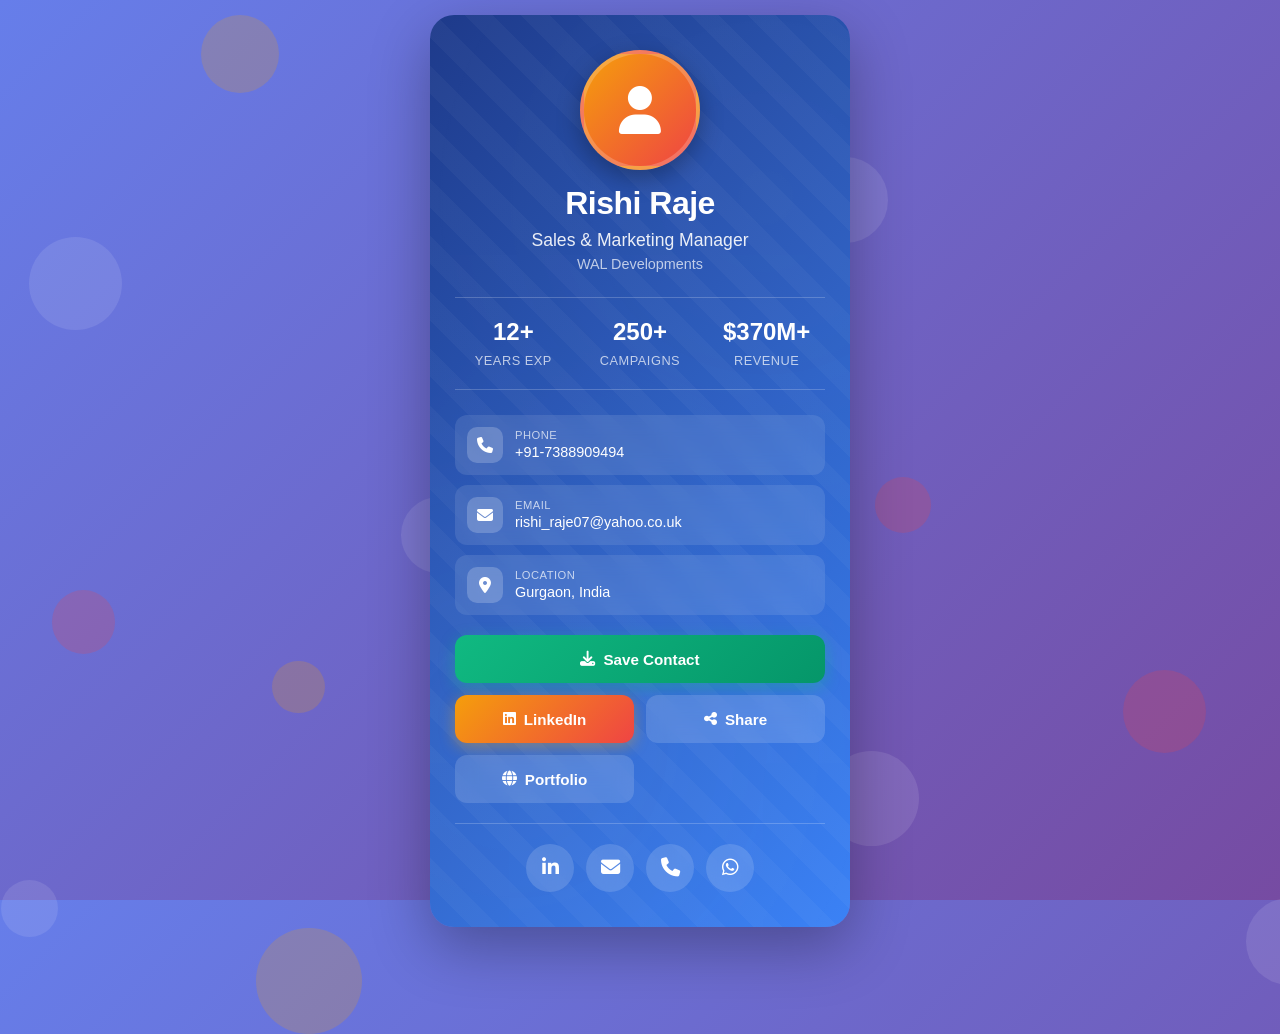
==== commit f520c1ab: "Update index.html" ====
--- a/card/index.html
+++ b/card/index.html
@@ -2,7 +2,7 @@
 <html lang="en">
 <head>
     <meta charset="UTF-8">
-    <meta name="viewport" content="width=device-width, initial-scale=1.0">
+    <meta name="viewport" content="width=device-width, initial-scale=1.0, maximum-scale=5.0, user-scalable=yes">
     <title>Rishi Raje - Digital Business Card</title>
     <link href="https://cdnjs.cloudflare.com/ajax/libs/font-awesome/6.4.0/css/all.min.css" rel="stylesheet">
     <style>
@@ -16,15 +16,19 @@
             font-family: -apple-system, BlinkMacSystemFont, 'Segoe UI', Roboto, sans-serif;
             background: linear-gradient(135deg, #667eea 0%, #764ba2 100%);
             min-height: 100vh;
+            min-height: -webkit-fill-available;
             display: flex;
             align-items: center;
             justify-content: center;
-            padding: 20px;
+            padding: 15px;
             position: relative;
-            overflow: hidden;
-        }
-
-        /* Animated background particles */
+            overflow-x: hidden;
+        }
+
+        html {
+            height: -webkit-fill-available;
+        }
+
         .particle {
             position: absolute;
             border-radius: 50%;
@@ -39,12 +43,17 @@
             75% { transform: translate(20px, 10px); }
         }
 
+        .card-container {
+            width: 100%;
+            max-width: 420px;
+            margin: 0 auto;
+        }
+
         .business-card {
             background: linear-gradient(135deg, #1e3a8a 0%, #3b82f6 100%);
-            border-radius: 24px;
-            padding: 40px 30px;
+            border-radius: 20px;
+            padding: 30px 20px;
             box-shadow: 0 20px 60px rgba(0, 0, 0, 0.3);
-            max-width: 420px;
             width: 100%;
             position: relative;
             overflow: hidden;
@@ -93,11 +102,11 @@
         .loading {
             text-align: center;
             color: white;
-            padding: 40px;
+            padding: 30px 15px;
         }
 
         .loading i {
-            font-size: 3em;
+            font-size: 2.5em;
             animation: spin 1s linear infinite;
         }
 
@@ -107,19 +116,19 @@
 
         .profile-section {
             text-align: center;
-            margin-bottom: 30px;
+            margin-bottom: 25px;
         }
 
         .profile-image {
-            width: 120px;
-            height: 120px;
+            width: 100px;
+            height: 100px;
             border-radius: 50%;
             background: linear-gradient(135deg, #f59e0b 0%, #ef4444 100%);
-            margin: 0 auto 20px;
+            margin: 0 auto 15px;
             display: flex;
             align-items: center;
             justify-content: center;
-            font-size: 3em;
+            font-size: 2.5em;
             color: white;
             box-shadow: 0 8px 24px rgba(0, 0, 0, 0.3);
             border: 4px solid rgba(255, 255, 255, 0.2);
@@ -150,30 +159,32 @@
         }
 
         .name {
-            font-size: 2em;
+            font-size: 1.6em;
             font-weight: 800;
             color: white;
             margin-bottom: 8px;
             letter-spacing: -0.5px;
+            word-break: break-word;
         }
 
         .title {
-            font-size: 1.1em;
+            font-size: 1em;
             color: rgba(255, 255, 255, 0.9);
             margin-bottom: 5px;
             font-weight: 500;
         }
 
         .company {
-            font-size: 0.95em;
+            font-size: 0.9em;
             color: rgba(255, 255, 255, 0.7);
             font-weight: 400;
         }
 
         .stats {
-            display: flex;
-            justify-content: space-around;
-            margin: 30px 0;
+            display: grid;
+            grid-template-columns: repeat(3, 1fr);
+            gap: 10px;
+            margin: 25px 0;
             padding: 20px 0;
             border-top: 1px solid rgba(255, 255, 255, 0.2);
             border-bottom: 1px solid rgba(255, 255, 255, 0.2);
@@ -184,7 +195,7 @@
         }
 
         .stat-number {
-            font-size: 1.5em;
+            font-size: 1.3em;
             font-weight: 800;
             color: white;
             display: block;
@@ -192,20 +203,20 @@
         }
 
         .stat-label {
-            font-size: 0.8em;
+            font-size: 0.7em;
             color: rgba(255, 255, 255, 0.7);
             text-transform: uppercase;
             letter-spacing: 0.5px;
         }
 
         .contact-info {
-            margin: 25px 0;
+            margin: 20px 0;
         }
 
         .contact-item {
             display: flex;
             align-items: center;
-            padding: 12px 15px;
+            padding: 12px 12px;
             margin-bottom: 10px;
             background: rgba(255, 255, 255, 0.1);
             border-radius: 12px;
@@ -213,31 +224,34 @@
             text-decoration: none;
             transition: all 0.3s ease;
             backdrop-filter: blur(10px);
+            min-height: 60px;
         }
 
         .contact-item:hover {
             background: rgba(255, 255, 255, 0.2);
-            transform: translateX(5px);
+            transform: translateX(3px);
         }
 
         .contact-icon {
-            width: 40px;
-            height: 40px;
+            width: 36px;
+            height: 36px;
+            min-width: 36px;
             border-radius: 10px;
             background: rgba(255, 255, 255, 0.2);
             display: flex;
             align-items: center;
             justify-content: center;
-            margin-right: 15px;
-            font-size: 1.1em;
+            margin-right: 12px;
+            font-size: 1em;
         }
 
         .contact-text {
             flex: 1;
+            min-width: 0;
         }
 
         .contact-label {
-            font-size: 0.75em;
+            font-size: 0.7em;
             color: rgba(255, 255, 255, 0.7);
             text-transform: uppercase;
             letter-spacing: 0.5px;
@@ -246,16 +260,17 @@
         }
 
         .contact-value {
-            font-size: 0.95em;
+            font-size: 0.9em;
             font-weight: 500;
             color: white;
+            word-break: break-word;
         }
 
         .action-buttons {
             display: grid;
-            grid-template-columns: repeat(2, 1fr);
-            gap: 12px;
-            margin-top: 25px;
+            grid-template-columns: 1fr;
+            gap: 10px;
+            margin-top: 20px;
         }
 
         .action-btn {
@@ -272,6 +287,8 @@
             gap: 8px;
             text-decoration: none;
             color: white;
+            min-height: 48px;
+            touch-action: manipulation;
         }
 
         .action-btn.primary {
@@ -279,9 +296,9 @@
             box-shadow: 0 4px 15px rgba(245, 158, 11, 0.4);
         }
 
-        .action-btn.primary:hover {
-            transform: translateY(-2px);
-            box-shadow: 0 6px 20px rgba(245, 158, 11, 0.5);
+        .action-btn.primary:active {
+            transform: translateY(1px);
+            box-shadow: 0 2px 10px rgba(245, 158, 11, 0.4);
         }
 
         .action-btn.secondary {
@@ -289,31 +306,28 @@
             backdrop-filter: blur(10px);
         }
 
-        .action-btn.secondary:hover {
+        .action-btn.secondary:active {
             background: rgba(255, 255, 255, 0.25);
         }
 
         .save-contact-btn {
             background: linear-gradient(135deg, #10b981 0%, #059669 100%);
-            grid-column: 1 / -1;
-        }
-
-        .save-contact-btn:hover {
-            box-shadow: 0 6px 20px rgba(16, 185, 129, 0.5);
+            box-shadow: 0 4px 15px rgba(16, 185, 129, 0.4);
         }
 
         .social-links {
             display: flex;
             justify-content: center;
-            gap: 15px;
-            margin-top: 25px;
-            padding-top: 25px;
+            gap: 12px;
+            margin-top: 20px;
+            padding-top: 20px;
             border-top: 1px solid rgba(255, 255, 255, 0.2);
         }
 
         .social-link {
-            width: 45px;
-            height: 45px;
+            width: 48px;
+            height: 48px;
+            min-width: 48px;
             border-radius: 50%;
             background: rgba(255, 255, 255, 0.15);
             display: flex;
@@ -324,21 +338,22 @@
             font-size: 1.2em;
             transition: all 0.3s ease;
             backdrop-filter: blur(10px);
-        }
-
-        .social-link:hover {
+            touch-action: manipulation;
+        }
+
+        .social-link:active {
             background: rgba(255, 255, 255, 0.25);
-            transform: translateY(-3px);
+            transform: scale(0.95);
         }
 
         .toast {
             position: fixed;
-            bottom: 30px;
+            bottom: 20px;
             left: 50%;
             transform: translateX(-50%) translateY(100px);
             background: white;
             color: #1e3a8a;
-            padding: 16px 24px;
+            padding: 14px 20px;
             border-radius: 12px;
             box-shadow: 0 10px 30px rgba(0, 0, 0, 0.3);
             font-weight: 600;
@@ -348,6 +363,8 @@
             gap: 10px;
             opacity: 0;
             transition: all 0.3s ease;
+            max-width: 90%;
+            font-size: 0.9em;
         }
 
         .toast.show {
@@ -360,19 +377,171 @@
             font-size: 1.2em;
         }
 
-        @media (max-width: 480px) {
+        /* Tablet styles */
+        @media (min-width: 481px) {
             .business-card {
-                padding: 30px 20px;
-            }
+                padding: 35px 25px;
+                border-radius: 24px;
+            }
+
+            .profile-image {
+                width: 120px;
+                height: 120px;
+                font-size: 3em;
+            }
+
             .name {
-                font-size: 1.6em;
-            }
+                font-size: 2em;
+            }
+
+            .title {
+                font-size: 1.1em;
+            }
+
+            .stat-number {
+                font-size: 1.5em;
+            }
+
+            .stat-label {
+                font-size: 0.8em;
+            }
+
+            .action-buttons {
+                grid-template-columns: repeat(2, 1fr);
+                gap: 12px;
+            }
+
+            .save-contact-btn {
+                grid-column: 1 / -1;
+            }
+        }
+
+        /* Small mobile optimization */
+        @media (max-width: 360px) {
+            body {
+                padding: 10px;
+            }
+
+            .business-card {
+                padding: 20px 15px;
+            }
+
+            .profile-image {
+                width: 80px;
+                height: 80px;
+                font-size: 2em;
+            }
+
+            .name {
+                font-size: 1.4em;
+            }
+
+            .title {
+                font-size: 0.9em;
+            }
+
+            .company {
+                font-size: 0.85em;
+            }
+
+            .stat-number {
+                font-size: 1.1em;
+            }
+
+            .stat-label {
+                font-size: 0.65em;
+            }
+
+            .contact-item {
+                padding: 10px;
+                min-height: 56px;
+            }
+
+            .contact-icon {
+                width: 32px;
+                height: 32px;
+                min-width: 32px;
+                font-size: 0.9em;
+            }
+
+            .contact-value {
+                font-size: 0.85em;
+            }
+
+            .action-btn {
+                padding: 12px 16px;
+                font-size: 0.9em;
+            }
+
+            .social-link {
+                width: 44px;
+                height: 44px;
+                min-width: 44px;
+                font-size: 1.1em;
+            }
+        }
+
+        /* Landscape mobile */
+        @media (max-height: 600px) and (orientation: landscape) {
+            body {
+                padding: 10px;
+            }
+
+            .business-card {
+                padding: 20px 15px;
+                max-height: 95vh;
+                overflow-y: auto;
+            }
+
+            .profile-image {
+                width: 70px;
+                height: 70px;
+                font-size: 1.8em;
+                margin-bottom: 10px;
+            }
+
+            .profile-section {
+                margin-bottom: 15px;
+            }
+
             .stats {
-                flex-direction: column;
-                gap: 15px;
-            }
-            .action-buttons {
-                grid-template-columns: 1fr;
+                margin: 15px 0;
+                padding: 15px 0;
+            }
+
+            .contact-item {
+                min-height: 50px;
+                padding: 8px 10px;
+            }
+
+            .social-links {
+                margin-top: 15px;
+                padding-top: 15px;
+            }
+        }
+
+        /* Prevent zoom on input focus */
+        @media screen and (max-width: 768px) {
+            input, textarea, select, button {
+                font-size: 16px !important;
+            }
+        }
+
+        /* iOS safe area */
+        @supports (padding: max(0px)) {
+            body {
+                padding-left: max(15px, env(safe-area-inset-left));
+                padding-right: max(15px, env(safe-area-inset-right));
+                padding-bottom: max(15px, env(safe-area-inset-bottom));
+            }
+        }
+
+        /* Reduce animations on low-end devices */
+        @media (prefers-reduced-motion: reduce) {
+            *, *::before, *::after {
+                animation-duration: 0.01ms !important;
+                animation-iteration-count: 1 !important;
+                transition-duration: 0.01ms !important;
             }
         }
     </style>
@@ -380,105 +549,107 @@
 <body>
     <div id="particles"></div>
 
-    <div class="business-card">
-        <div class="card-bg"></div>
-        <div class="card-pattern"></div>
-        
-        <div class="card-content">
-            <div class="loading" id="loading">
-                <i class="fas fa-spinner"></i>
-                <p style="margin-top: 15px;">Loading your card...</p>
-            </div>
-
-            <div id="cardContent" style="display: none;">
-                <div class="profile-section">
-                    <div class="profile-image" id="profileImage">
-                        <i class="fas fa-user"></i>
+    <div class="card-container">
+        <div class="business-card">
+            <div class="card-bg"></div>
+            <div class="card-pattern"></div>
+            
+            <div class="card-content">
+                <div class="loading" id="loading">
+                    <i class="fas fa-spinner"></i>
+                    <p style="margin-top: 15px; font-size: 0.9em;">Loading your card...</p>
+                </div>
+
+                <div id="cardContent" style="display: none;">
+                    <div class="profile-section">
+                        <div class="profile-image" id="profileImage">
+                            <i class="fas fa-user"></i>
+                        </div>
+                        <h1 class="name" id="name"></h1>
+                        <p class="title" id="jobTitle"></p>
+                        <p class="company" id="company"></p>
                     </div>
-                    <h1 class="name" id="name"></h1>
-                    <p class="title" id="jobTitle"></p>
-                    <p class="company" id="company"></p>
-                </div>
-
-                <div class="stats">
-                    <div class="stat">
-                        <span class="stat-number" id="statExp"></span>
-                        <span class="stat-label">Years Exp</span>
+
+                    <div class="stats">
+                        <div class="stat">
+                            <span class="stat-number" id="statExp"></span>
+                            <span class="stat-label">Years Exp</span>
+                        </div>
+                        <div class="stat">
+                            <span class="stat-number" id="statCampaigns"></span>
+                            <span class="stat-label">Campaigns</span>
+                        </div>
+                        <div class="stat">
+                            <span class="stat-number" id="statRevenue"></span>
+                            <span class="stat-label">Revenue</span>
+                        </div>
                     </div>
-                    <div class="stat">
-                        <span class="stat-number" id="statCampaigns"></span>
-                        <span class="stat-label">Campaigns</span>
+
+                    <div class="contact-info">
+                        <a href="#" class="contact-item" id="phoneLink">
+                            <div class="contact-icon">
+                                <i class="fas fa-phone"></i>
+                            </div>
+                            <div class="contact-text">
+                                <span class="contact-label">Phone</span>
+                                <span class="contact-value" id="phoneText"></span>
+                            </div>
+                        </a>
+
+                        <a href="#" class="contact-item" id="emailLink">
+                            <div class="contact-icon">
+                                <i class="fas fa-envelope"></i>
+                            </div>
+                            <div class="contact-text">
+                                <span class="contact-label">Email</span>
+                                <span class="contact-value" id="emailText"></span>
+                            </div>
+                        </a>
+
+                        <a href="#" class="contact-item" onclick="copyLocation(event)">
+                            <div class="contact-icon">
+                                <i class="fas fa-map-marker-alt"></i>
+                            </div>
+                            <div class="contact-text">
+                                <span class="contact-label">Location</span>
+                                <span class="contact-value" id="locationText"></span>
+                            </div>
+                        </a>
                     </div>
-                    <div class="stat">
-                        <span class="stat-number" id="statRevenue"></span>
-                        <span class="stat-label">Revenue</span>
+
+                    <div class="action-buttons">
+                        <button class="action-btn save-contact-btn" onclick="saveContact()">
+                            <i class="fas fa-download"></i>
+                            Save Contact
+                        </button>
+                        <a href="#" class="action-btn primary" id="linkedinBtn">
+                            <i class="fab fa-linkedin"></i>
+                            LinkedIn
+                        </a>
+                        <button class="action-btn secondary" onclick="shareCard()">
+                            <i class="fas fa-share-alt"></i>
+                            Share
+                        </button>
+                        <a href="#" class="action-btn secondary" id="websiteBtn">
+                            <i class="fas fa-globe"></i>
+                            Portfolio
+                        </a>
                     </div>
-                </div>
-
-                <div class="contact-info">
-                    <a href="#" class="contact-item" id="phoneLink">
-                        <div class="contact-icon">
+
+                    <div class="social-links">
+                        <a href="#" class="social-link" id="socialLinkedin" title="LinkedIn">
+                            <i class="fab fa-linkedin-in"></i>
+                        </a>
+                        <a href="#" class="social-link" id="socialEmail" title="Email">
+                            <i class="fas fa-envelope"></i>
+                        </a>
+                        <a href="#" class="social-link" id="socialPhone" title="Phone">
                             <i class="fas fa-phone"></i>
-                        </div>
-                        <div class="contact-text">
-                            <span class="contact-label">Phone</span>
-                            <span class="contact-value" id="phoneText"></span>
-                        </div>
-                    </a>
-
-                    <a href="#" class="contact-item" id="emailLink">
-                        <div class="contact-icon">
-                            <i class="fas fa-envelope"></i>
-                        </div>
-                        <div class="contact-text">
-                            <span class="contact-label">Email</span>
-                            <span class="contact-value" id="emailText"></span>
-                        </div>
-                    </a>
-
-                    <a href="#" class="contact-item" onclick="copyLocation(event)">
-                        <div class="contact-icon">
-                            <i class="fas fa-map-marker-alt"></i>
-                        </div>
-                        <div class="contact-text">
-                            <span class="contact-label">Location</span>
-                            <span class="contact-value" id="locationText"></span>
-                        </div>
-                    </a>
-                </div>
-
-                <div class="action-buttons">
-                    <button class="action-btn save-contact-btn" onclick="saveContact()">
-                        <i class="fas fa-download"></i>
-                        Save Contact
-                    </button>
-                    <a href="#" class="action-btn primary" id="linkedinBtn">
-                        <i class="fab fa-linkedin"></i>
-                        LinkedIn
-                    </a>
-                    <button class="action-btn secondary" onclick="shareCard()">
-                        <i class="fas fa-share-alt"></i>
-                        Share
-                    </button>
-                    <a href="#" class="action-btn secondary" id="websiteBtn">
-                        <i class="fas fa-globe"></i>
-                        Portfolio
-                    </a>
-                </div>
-
-                <div class="social-links">
-                    <a href="#" class="social-link" id="socialLinkedin" title="LinkedIn">
-                        <i class="fab fa-linkedin-in"></i>
-                    </a>
-                    <a href="#" class="social-link" id="socialEmail" title="Email">
-                        <i class="fas fa-envelope"></i>
-                    </a>
-                    <a href="#" class="social-link" id="socialPhone" title="Phone">
-                        <i class="fas fa-phone"></i>
-                    </a>
-                    <a href="#" class="social-link" id="socialWhatsapp" title="WhatsApp">
-                        <i class="fab fa-whatsapp"></i>
-                    </a>
+                        </a>
+                        <a href="#" class="social-link" id="socialWhatsapp" title="WhatsApp">
+                            <i class="fab fa-whatsapp"></i>
+                        </a>
+                    </div>
                 </div>
             </div>
         </div>
@@ -490,19 +661,19 @@
     </div>
 
     <script>
-        // Storage for extracted data
         let cardData = {};
 
-        // Create background particles
         function createParticles() {
             const container = document.getElementById('particles');
             const colors = ['rgba(255,255,255,0.1)', 'rgba(245,158,11,0.2)', 'rgba(239,68,68,0.2)'];
+            const particleCount = window.innerWidth < 768 ? 8 : 15;
             
-            for (let i = 0; i < 15; i++) {
+            for (let i = 0; i < particleCount; i++) {
                 const particle = document.createElement('div');
                 particle.className = 'particle';
-                particle.style.width = Math.random() * 100 + 50 + 'px';
-                particle.style.height = particle.style.width;
+                const size = Math.random() * 80 + 40;
+                particle.style.width = size + 'px';
+                particle.style.height = size + 'px';
                 particle.style.left = Math.random() * 100 + '%';
                 particle.style.top = Math.random() * 100 + '%';
                 particle.style.background = colors[Math.floor(Math.random() * colors.length)];
@@ -512,7 +683,6 @@
 
         createParticles();
 
-        // Fetch and parse main index.html
         async function fetchMainPageData() {
             try {
                 const response = await fetch('../index.html');
@@ -520,61 +690,48 @@
                 const parser = new DOMParser();
                 const doc = parser.parseFromString(html, 'text/html');
 
-                // Extract data from main page
                 cardData = {
-                    // Name from hero or title
                     name: doc.querySelector('.hero h1')?.textContent?.trim() || 
                           doc.querySelector('h1')?.textContent?.trim() || 
                           'Rishi Raje',
                     
-                    // Job title
                     title: doc.querySelector('.hero h3')?.textContent?.replace('I am', '')?.trim() ||
                            doc.querySelector('.hero-content p')?.textContent?.split('.')[0] ||
                            'Sales & Marketing Manager',
                     
-                    // Company
                     company: 'WAL Developments',
                     
-                    // Email (find email link or text)
                     email: doc.querySelector('a[href^="mailto:"]')?.href?.replace('mailto:', '') || 
                            doc.querySelector('a[href^="mailto:"]')?.textContent?.trim() ||
                            'rishi_raje07@yahoo.co.uk',
                     
-                    // Phone (find phone link or text)
                     phone: doc.querySelector('a[href^="tel:"]')?.href?.replace('tel:', '') ||
                            doc.querySelector('.contact-details p')?.textContent?.match(/\+[\d-]+/)?.[0] ||
                            '+91-7388909494',
                     
-                    // Location
                     location: doc.querySelector('.contact-details h3:contains("Address")')?.nextElementSibling?.textContent ||
                              'Gurgaon, India',
                     
-                    // LinkedIn
                     linkedin: doc.querySelector('a[href*="linkedin"]')?.href || 
                              'https://www.linkedin.com/in/rishiraje',
                     
-                    // Website
                     website: window.location.origin,
                     
-                    // Stats (extract from stat cards)
                     stats: {
                         experience: doc.querySelector('.stat-card h2')?.textContent?.trim() || '12+',
                         campaigns: doc.querySelectorAll('.stat-card h2')?.[1]?.textContent?.trim() || '250+',
                         revenue: doc.querySelectorAll('.stat-card h2')?.[2]?.textContent?.trim() || '$370M+'
                     },
 
-                    // Profile image
                     profileImage: doc.querySelector('.profile-img img')?.src || ''
                 };
 
-                // Generate WhatsApp link from phone
                 const phoneNumber = cardData.phone.replace(/[^0-9]/g, '');
                 cardData.whatsapp = `https://wa.me/${phoneNumber}`;
 
                 return cardData;
             } catch (error) {
                 console.error('Error fetching main page:', error);
-                // Return fallback data
                 return {
                     name: 'Rishi Raje',
                     title: 'Sales & Marketing Manager',
@@ -595,52 +752,42 @@
             }
         }
 
-        // Populate card with data
         function populateCard(data) {
-            // Profile
             document.getElementById('name').textContent = data.name;
             document.getElementById('jobTitle').textContent = data.title;
             document.getElementById('company').textContent = data.company;
 
-            // Stats
             document.getElementById('statExp').textContent = data.stats.experience;
             document.getElementById('statCampaigns').textContent = data.stats.campaigns;
             document.getElementById('statRevenue').textContent = data.stats.revenue;
 
-            // Contact info
             document.getElementById('phoneText').textContent = data.phone;
             document.getElementById('emailText').textContent = data.email;
             document.getElementById('locationText').textContent = data.location;
 
-            // Links
             document.getElementById('phoneLink').href = `tel:${data.phone}`;
             document.getElementById('emailLink').href = `mailto:${data.email}`;
             document.getElementById('linkedinBtn').href = data.linkedin;
             document.getElementById('websiteBtn').href = data.website;
 
-            // Social links
             document.getElementById('socialLinkedin').href = data.linkedin;
             document.getElementById('socialEmail').href = `mailto:${data.email}`;
             document.getElementById('socialPhone').href = `tel:${data.phone}`;
             document.getElementById('socialWhatsapp').href = data.whatsapp;
 
-            // Profile image
             if (data.profileImage) {
                 document.getElementById('profileImage').innerHTML = `<img src="${data.profileImage}" alt="${data.name}">`;
             }
 
-            // Show card, hide loading
             document.getElementById('loading').style.display = 'none';
             document.getElementById('cardContent').style.display = 'block';
         }
 
-        // Initialize
         async function init() {
             const data = await fetchMainPageData();
             populateCard(data);
         }
 
-        // Show toast
         function showToast(message) {
             const toast = document.getElementById('toast');
             document.getElementById('toastMessage').textContent = message;
@@ -648,7 +795,6 @@
             setTimeout(() => toast.classList.remove('show'), 3000);
         }
 
-        // Save contact as vCard
         function saveContact() {
             const vCard = `BEGIN:VCARD
 VERSION:3.0
@@ -673,7 +819,6 @@
             showToast('Contact card downloaded!');
         }
 
-        // Share card
         async function shareCard() {
             const shareData = {
                 title: `${cardData.name} - Digital Business Card`,
@@ -696,15 +841,15 @@
             }
         }
 
-        // Copy location
         function copyLocation(e) {
             e.preventDefault();
             navigator.clipboard.writeText(cardData.location).then(() => {
-                showToast('Location copied to clipboard!');
+                showToast('Location copied!');
+            }).catch(() => {
+                showToast('Could not copy location');
             });
         }
 
-        // Start loading data
         init();
     </script>
 </body>
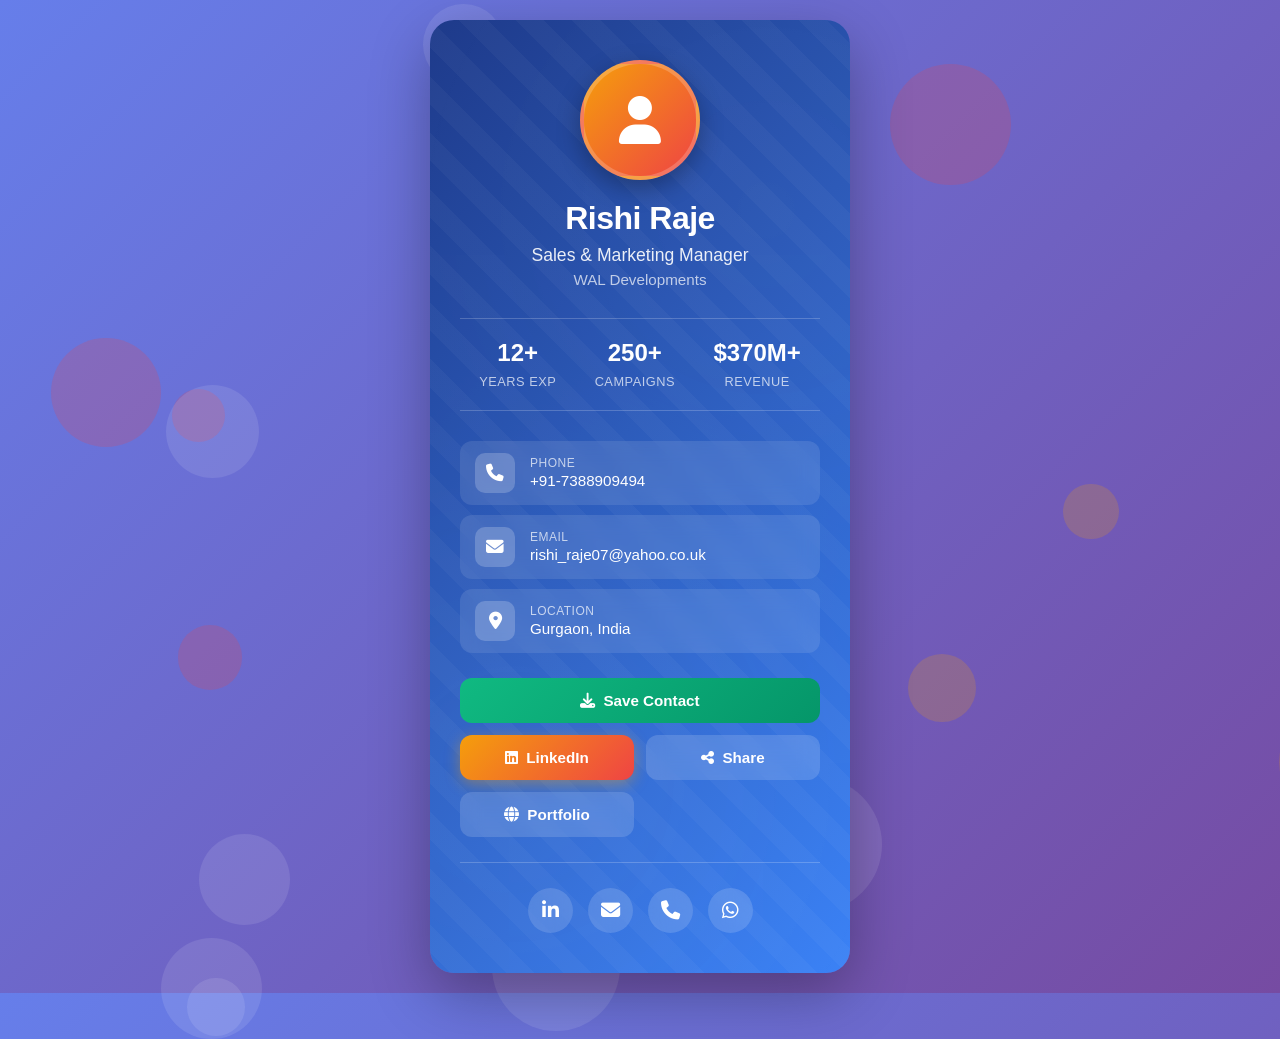
==== commit ff7fc953: "Update index.html" ====
--- a/card/index.html
+++ b/card/index.html
@@ -2,8 +2,11 @@
 <html lang="en">
 <head>
     <meta charset="UTF-8">
-    <meta name="viewport" content="width=device-width, initial-scale=1.0, maximum-scale=5.0, user-scalable=yes">
+    <meta name="viewport" content="width=device-width, initial-scale=1.0">
     <title>Rishi Raje - Digital Business Card</title>
+    
+    <!-- Canonical Tag -->
+    <link rel="canonical" href="https://rishiraje.in/card.html">
     <link href="https://cdnjs.cloudflare.com/ajax/libs/font-awesome/6.4.0/css/all.min.css" rel="stylesheet">
     <style>
         * {
@@ -16,19 +19,15 @@
             font-family: -apple-system, BlinkMacSystemFont, 'Segoe UI', Roboto, sans-serif;
             background: linear-gradient(135deg, #667eea 0%, #764ba2 100%);
             min-height: 100vh;
-            min-height: -webkit-fill-available;
             display: flex;
             align-items: center;
             justify-content: center;
-            padding: 15px;
+            padding: 20px;
             position: relative;
-            overflow-x: hidden;
-        }
-
-        html {
-            height: -webkit-fill-available;
-        }
-
+            overflow: hidden;
+        }
+
+        /* Animated background particles */
         .particle {
             position: absolute;
             border-radius: 50%;
@@ -43,17 +42,12 @@
             75% { transform: translate(20px, 10px); }
         }
 
-        .card-container {
-            width: 100%;
-            max-width: 420px;
-            margin: 0 auto;
-        }
-
         .business-card {
             background: linear-gradient(135deg, #1e3a8a 0%, #3b82f6 100%);
-            border-radius: 20px;
-            padding: 30px 20px;
+            border-radius: 24px;
+            padding: 40px 30px;
             box-shadow: 0 20px 60px rgba(0, 0, 0, 0.3);
+            max-width: 420px;
             width: 100%;
             position: relative;
             overflow: hidden;
@@ -102,11 +96,11 @@
         .loading {
             text-align: center;
             color: white;
-            padding: 30px 15px;
+            padding: 40px;
         }
 
         .loading i {
-            font-size: 2.5em;
+            font-size: 3em;
             animation: spin 1s linear infinite;
         }
 
@@ -116,19 +110,19 @@
 
         .profile-section {
             text-align: center;
-            margin-bottom: 25px;
+            margin-bottom: 30px;
         }
 
         .profile-image {
-            width: 100px;
-            height: 100px;
+            width: 120px;
+            height: 120px;
             border-radius: 50%;
             background: linear-gradient(135deg, #f59e0b 0%, #ef4444 100%);
-            margin: 0 auto 15px;
+            margin: 0 auto 20px;
             display: flex;
             align-items: center;
             justify-content: center;
-            font-size: 2.5em;
+            font-size: 3em;
             color: white;
             box-shadow: 0 8px 24px rgba(0, 0, 0, 0.3);
             border: 4px solid rgba(255, 255, 255, 0.2);
@@ -159,32 +153,30 @@
         }
 
         .name {
-            font-size: 1.6em;
+            font-size: 2em;
             font-weight: 800;
             color: white;
             margin-bottom: 8px;
             letter-spacing: -0.5px;
-            word-break: break-word;
         }
 
         .title {
-            font-size: 1em;
+            font-size: 1.1em;
             color: rgba(255, 255, 255, 0.9);
             margin-bottom: 5px;
             font-weight: 500;
         }
 
         .company {
-            font-size: 0.9em;
+            font-size: 0.95em;
             color: rgba(255, 255, 255, 0.7);
             font-weight: 400;
         }
 
         .stats {
-            display: grid;
-            grid-template-columns: repeat(3, 1fr);
-            gap: 10px;
-            margin: 25px 0;
+            display: flex;
+            justify-content: space-around;
+            margin: 30px 0;
             padding: 20px 0;
             border-top: 1px solid rgba(255, 255, 255, 0.2);
             border-bottom: 1px solid rgba(255, 255, 255, 0.2);
@@ -195,7 +187,7 @@
         }
 
         .stat-number {
-            font-size: 1.3em;
+            font-size: 1.5em;
             font-weight: 800;
             color: white;
             display: block;
@@ -203,20 +195,20 @@
         }
 
         .stat-label {
-            font-size: 0.7em;
+            font-size: 0.8em;
             color: rgba(255, 255, 255, 0.7);
             text-transform: uppercase;
             letter-spacing: 0.5px;
         }
 
         .contact-info {
-            margin: 20px 0;
+            margin: 25px 0;
         }
 
         .contact-item {
             display: flex;
             align-items: center;
-            padding: 12px 12px;
+            padding: 12px 15px;
             margin-bottom: 10px;
             background: rgba(255, 255, 255, 0.1);
             border-radius: 12px;
@@ -224,34 +216,31 @@
             text-decoration: none;
             transition: all 0.3s ease;
             backdrop-filter: blur(10px);
-            min-height: 60px;
         }
 
         .contact-item:hover {
             background: rgba(255, 255, 255, 0.2);
-            transform: translateX(3px);
+            transform: translateX(5px);
         }
 
         .contact-icon {
-            width: 36px;
-            height: 36px;
-            min-width: 36px;
+            width: 40px;
+            height: 40px;
             border-radius: 10px;
             background: rgba(255, 255, 255, 0.2);
             display: flex;
             align-items: center;
             justify-content: center;
-            margin-right: 12px;
-            font-size: 1em;
+            margin-right: 15px;
+            font-size: 1.1em;
         }
 
         .contact-text {
             flex: 1;
-            min-width: 0;
         }
 
         .contact-label {
-            font-size: 0.7em;
+            font-size: 0.75em;
             color: rgba(255, 255, 255, 0.7);
             text-transform: uppercase;
             letter-spacing: 0.5px;
@@ -260,17 +249,16 @@
         }
 
         .contact-value {
-            font-size: 0.9em;
+            font-size: 0.95em;
             font-weight: 500;
             color: white;
-            word-break: break-word;
         }
 
         .action-buttons {
             display: grid;
-            grid-template-columns: 1fr;
-            gap: 10px;
-            margin-top: 20px;
+            grid-template-columns: repeat(2, 1fr);
+            gap: 12px;
+            margin-top: 25px;
         }
 
         .action-btn {
@@ -287,8 +275,6 @@
             gap: 8px;
             text-decoration: none;
             color: white;
-            min-height: 48px;
-            touch-action: manipulation;
         }
 
         .action-btn.primary {
@@ -296,9 +282,9 @@
             box-shadow: 0 4px 15px rgba(245, 158, 11, 0.4);
         }
 
-        .action-btn.primary:active {
-            transform: translateY(1px);
-            box-shadow: 0 2px 10px rgba(245, 158, 11, 0.4);
+        .action-btn.primary:hover {
+            transform: translateY(-2px);
+            box-shadow: 0 6px 20px rgba(245, 158, 11, 0.5);
         }
 
         .action-btn.secondary {
@@ -306,28 +292,31 @@
             backdrop-filter: blur(10px);
         }
 
-        .action-btn.secondary:active {
+        .action-btn.secondary:hover {
             background: rgba(255, 255, 255, 0.25);
         }
 
         .save-contact-btn {
             background: linear-gradient(135deg, #10b981 0%, #059669 100%);
-            box-shadow: 0 4px 15px rgba(16, 185, 129, 0.4);
+            grid-column: 1 / -1;
+        }
+
+        .save-contact-btn:hover {
+            box-shadow: 0 6px 20px rgba(16, 185, 129, 0.5);
         }
 
         .social-links {
             display: flex;
             justify-content: center;
-            gap: 12px;
-            margin-top: 20px;
-            padding-top: 20px;
+            gap: 15px;
+            margin-top: 25px;
+            padding-top: 25px;
             border-top: 1px solid rgba(255, 255, 255, 0.2);
         }
 
         .social-link {
-            width: 48px;
-            height: 48px;
-            min-width: 48px;
+            width: 45px;
+            height: 45px;
             border-radius: 50%;
             background: rgba(255, 255, 255, 0.15);
             display: flex;
@@ -338,22 +327,21 @@
             font-size: 1.2em;
             transition: all 0.3s ease;
             backdrop-filter: blur(10px);
-            touch-action: manipulation;
-        }
-
-        .social-link:active {
+        }
+
+        .social-link:hover {
             background: rgba(255, 255, 255, 0.25);
-            transform: scale(0.95);
+            transform: translateY(-3px);
         }
 
         .toast {
             position: fixed;
-            bottom: 20px;
+            bottom: 30px;
             left: 50%;
             transform: translateX(-50%) translateY(100px);
             background: white;
             color: #1e3a8a;
-            padding: 14px 20px;
+            padding: 16px 24px;
             border-radius: 12px;
             box-shadow: 0 10px 30px rgba(0, 0, 0, 0.3);
             font-weight: 600;
@@ -363,8 +351,6 @@
             gap: 10px;
             opacity: 0;
             transition: all 0.3s ease;
-            max-width: 90%;
-            font-size: 0.9em;
         }
 
         .toast.show {
@@ -377,171 +363,19 @@
             font-size: 1.2em;
         }
 
-        /* Tablet styles */
-        @media (min-width: 481px) {
+        @media (max-width: 480px) {
             .business-card {
-                padding: 35px 25px;
-                border-radius: 24px;
-            }
-
-            .profile-image {
-                width: 120px;
-                height: 120px;
-                font-size: 3em;
-            }
-
+                padding: 30px 20px;
+            }
             .name {
-                font-size: 2em;
-            }
-
-            .title {
-                font-size: 1.1em;
-            }
-
-            .stat-number {
-                font-size: 1.5em;
-            }
-
-            .stat-label {
-                font-size: 0.8em;
-            }
-
+                font-size: 1.6em;
+            }
+            .stats {
+                flex-direction: column;
+                gap: 15px;
+            }
             .action-buttons {
-                grid-template-columns: repeat(2, 1fr);
-                gap: 12px;
-            }
-
-            .save-contact-btn {
-                grid-column: 1 / -1;
-            }
-        }
-
-        /* Small mobile optimization */
-        @media (max-width: 360px) {
-            body {
-                padding: 10px;
-            }
-
-            .business-card {
-                padding: 20px 15px;
-            }
-
-            .profile-image {
-                width: 80px;
-                height: 80px;
-                font-size: 2em;
-            }
-
-            .name {
-                font-size: 1.4em;
-            }
-
-            .title {
-                font-size: 0.9em;
-            }
-
-            .company {
-                font-size: 0.85em;
-            }
-
-            .stat-number {
-                font-size: 1.1em;
-            }
-
-            .stat-label {
-                font-size: 0.65em;
-            }
-
-            .contact-item {
-                padding: 10px;
-                min-height: 56px;
-            }
-
-            .contact-icon {
-                width: 32px;
-                height: 32px;
-                min-width: 32px;
-                font-size: 0.9em;
-            }
-
-            .contact-value {
-                font-size: 0.85em;
-            }
-
-            .action-btn {
-                padding: 12px 16px;
-                font-size: 0.9em;
-            }
-
-            .social-link {
-                width: 44px;
-                height: 44px;
-                min-width: 44px;
-                font-size: 1.1em;
-            }
-        }
-
-        /* Landscape mobile */
-        @media (max-height: 600px) and (orientation: landscape) {
-            body {
-                padding: 10px;
-            }
-
-            .business-card {
-                padding: 20px 15px;
-                max-height: 95vh;
-                overflow-y: auto;
-            }
-
-            .profile-image {
-                width: 70px;
-                height: 70px;
-                font-size: 1.8em;
-                margin-bottom: 10px;
-            }
-
-            .profile-section {
-                margin-bottom: 15px;
-            }
-
-            .stats {
-                margin: 15px 0;
-                padding: 15px 0;
-            }
-
-            .contact-item {
-                min-height: 50px;
-                padding: 8px 10px;
-            }
-
-            .social-links {
-                margin-top: 15px;
-                padding-top: 15px;
-            }
-        }
-
-        /* Prevent zoom on input focus */
-        @media screen and (max-width: 768px) {
-            input, textarea, select, button {
-                font-size: 16px !important;
-            }
-        }
-
-        /* iOS safe area */
-        @supports (padding: max(0px)) {
-            body {
-                padding-left: max(15px, env(safe-area-inset-left));
-                padding-right: max(15px, env(safe-area-inset-right));
-                padding-bottom: max(15px, env(safe-area-inset-bottom));
-            }
-        }
-
-        /* Reduce animations on low-end devices */
-        @media (prefers-reduced-motion: reduce) {
-            *, *::before, *::after {
-                animation-duration: 0.01ms !important;
-                animation-iteration-count: 1 !important;
-                transition-duration: 0.01ms !important;
+                grid-template-columns: 1fr;
             }
         }
     </style>
@@ -549,107 +383,105 @@
 <body>
     <div id="particles"></div>
 
-    <div class="card-container">
-        <div class="business-card">
-            <div class="card-bg"></div>
-            <div class="card-pattern"></div>
-            
-            <div class="card-content">
-                <div class="loading" id="loading">
-                    <i class="fas fa-spinner"></i>
-                    <p style="margin-top: 15px; font-size: 0.9em;">Loading your card...</p>
+    <div class="business-card">
+        <div class="card-bg"></div>
+        <div class="card-pattern"></div>
+        
+        <div class="card-content">
+            <div class="loading" id="loading">
+                <i class="fas fa-spinner"></i>
+                <p style="margin-top: 15px;">Loading your card...</p>
+            </div>
+
+            <div id="cardContent" style="display: none;">
+                <div class="profile-section">
+                    <div class="profile-image" id="profileImage">
+                        <i class="fas fa-user"></i>
+                    </div>
+                    <h1 class="name" id="name"></h1>
+                    <p class="title" id="jobTitle"></p>
+                    <p class="company" id="company"></p>
                 </div>
 
-                <div id="cardContent" style="display: none;">
-                    <div class="profile-section">
-                        <div class="profile-image" id="profileImage">
-                            <i class="fas fa-user"></i>
+                <div class="stats">
+                    <div class="stat">
+                        <span class="stat-number" id="statExp"></span>
+                        <span class="stat-label">Years Exp</span>
+                    </div>
+                    <div class="stat">
+                        <span class="stat-number" id="statCampaigns"></span>
+                        <span class="stat-label">Campaigns</span>
+                    </div>
+                    <div class="stat">
+                        <span class="stat-number" id="statRevenue"></span>
+                        <span class="stat-label">Revenue</span>
+                    </div>
+                </div>
+
+                <div class="contact-info">
+                    <a href="#" class="contact-item" id="phoneLink">
+                        <div class="contact-icon">
+                            <i class="fas fa-phone"></i>
                         </div>
-                        <h1 class="name" id="name"></h1>
-                        <p class="title" id="jobTitle"></p>
-                        <p class="company" id="company"></p>
-                    </div>
-
-                    <div class="stats">
-                        <div class="stat">
-                            <span class="stat-number" id="statExp"></span>
-                            <span class="stat-label">Years Exp</span>
+                        <div class="contact-text">
+                            <span class="contact-label">Phone</span>
+                            <span class="contact-value" id="phoneText"></span>
                         </div>
-                        <div class="stat">
-                            <span class="stat-number" id="statCampaigns"></span>
-                            <span class="stat-label">Campaigns</span>
+                    </a>
+
+                    <a href="#" class="contact-item" id="emailLink">
+                        <div class="contact-icon">
+                            <i class="fas fa-envelope"></i>
                         </div>
-                        <div class="stat">
-                            <span class="stat-number" id="statRevenue"></span>
-                            <span class="stat-label">Revenue</span>
+                        <div class="contact-text">
+                            <span class="contact-label">Email</span>
+                            <span class="contact-value" id="emailText"></span>
                         </div>
-                    </div>
-
-                    <div class="contact-info">
-                        <a href="#" class="contact-item" id="phoneLink">
-                            <div class="contact-icon">
-                                <i class="fas fa-phone"></i>
-                            </div>
-                            <div class="contact-text">
-                                <span class="contact-label">Phone</span>
-                                <span class="contact-value" id="phoneText"></span>
-                            </div>
-                        </a>
-
-                        <a href="#" class="contact-item" id="emailLink">
-                            <div class="contact-icon">
-                                <i class="fas fa-envelope"></i>
-                            </div>
-                            <div class="contact-text">
-                                <span class="contact-label">Email</span>
-                                <span class="contact-value" id="emailText"></span>
-                            </div>
-                        </a>
-
-                        <a href="#" class="contact-item" onclick="copyLocation(event)">
-                            <div class="contact-icon">
-                                <i class="fas fa-map-marker-alt"></i>
-                            </div>
-                            <div class="contact-text">
-                                <span class="contact-label">Location</span>
-                                <span class="contact-value" id="locationText"></span>
-                            </div>
-                        </a>
-                    </div>
-
-                    <div class="action-buttons">
-                        <button class="action-btn save-contact-btn" onclick="saveContact()">
-                            <i class="fas fa-download"></i>
-                            Save Contact
-                        </button>
-                        <a href="#" class="action-btn primary" id="linkedinBtn">
-                            <i class="fab fa-linkedin"></i>
-                            LinkedIn
-                        </a>
-                        <button class="action-btn secondary" onclick="shareCard()">
-                            <i class="fas fa-share-alt"></i>
-                            Share
-                        </button>
-                        <a href="#" class="action-btn secondary" id="websiteBtn">
-                            <i class="fas fa-globe"></i>
-                            Portfolio
-                        </a>
-                    </div>
-
-                    <div class="social-links">
-                        <a href="#" class="social-link" id="socialLinkedin" title="LinkedIn">
-                            <i class="fab fa-linkedin-in"></i>
-                        </a>
-                        <a href="#" class="social-link" id="socialEmail" title="Email">
-                            <i class="fas fa-envelope"></i>
-                        </a>
-                        <a href="#" class="social-link" id="socialPhone" title="Phone">
-                            <i class="fas fa-phone"></i>
-                        </a>
-                        <a href="#" class="social-link" id="socialWhatsapp" title="WhatsApp">
-                            <i class="fab fa-whatsapp"></i>
-                        </a>
-                    </div>
+                    </a>
+
+                    <a href="#" class="contact-item" onclick="copyLocation(event)">
+                        <div class="contact-icon">
+                            <i class="fas fa-map-marker-alt"></i>
+                        </div>
+                        <div class="contact-text">
+                            <span class="contact-label">Location</span>
+                            <span class="contact-value" id="locationText"></span>
+                        </div>
+                    </a>
+                </div>
+
+                <div class="action-buttons">
+                    <button class="action-btn save-contact-btn" onclick="saveContact()">
+                        <i class="fas fa-download"></i>
+                        Save Contact
+                    </button>
+                    <a href="#" class="action-btn primary" id="linkedinBtn">
+                        <i class="fab fa-linkedin"></i>
+                        LinkedIn
+                    </a>
+                    <button class="action-btn secondary" onclick="shareCard()">
+                        <i class="fas fa-share-alt"></i>
+                        Share
+                    </button>
+                    <a href="#" class="action-btn secondary" id="websiteBtn">
+                        <i class="fas fa-globe"></i>
+                        Portfolio
+                    </a>
+                </div>
+
+                <div class="social-links">
+                    <a href="#" class="social-link" id="socialLinkedin" title="LinkedIn">
+                        <i class="fab fa-linkedin-in"></i>
+                    </a>
+                    <a href="#" class="social-link" id="socialEmail" title="Email">
+                        <i class="fas fa-envelope"></i>
+                    </a>
+                    <a href="#" class="social-link" id="socialPhone" title="Phone">
+                        <i class="fas fa-phone"></i>
+                    </a>
+                    <a href="#" class="social-link" id="socialWhatsapp" title="WhatsApp">
+                        <i class="fab fa-whatsapp"></i>
+                    </a>
                 </div>
             </div>
         </div>
@@ -661,19 +493,19 @@
     </div>
 
     <script>
+        // Storage for extracted data
         let cardData = {};
 
+        // Create background particles
         function createParticles() {
             const container = document.getElementById('particles');
             const colors = ['rgba(255,255,255,0.1)', 'rgba(245,158,11,0.2)', 'rgba(239,68,68,0.2)'];
-            const particleCount = window.innerWidth < 768 ? 8 : 15;
             
-            for (let i = 0; i < particleCount; i++) {
+            for (let i = 0; i < 15; i++) {
                 const particle = document.createElement('div');
                 particle.className = 'particle';
-                const size = Math.random() * 80 + 40;
-                particle.style.width = size + 'px';
-                particle.style.height = size + 'px';
+                particle.style.width = Math.random() * 100 + 50 + 'px';
+                particle.style.height = particle.style.width;
                 particle.style.left = Math.random() * 100 + '%';
                 particle.style.top = Math.random() * 100 + '%';
                 particle.style.background = colors[Math.floor(Math.random() * colors.length)];
@@ -683,6 +515,7 @@
 
         createParticles();
 
+        // Fetch and parse main index.html
         async function fetchMainPageData() {
             try {
                 const response = await fetch('../index.html');
@@ -690,48 +523,61 @@
                 const parser = new DOMParser();
                 const doc = parser.parseFromString(html, 'text/html');
 
+                // Extract data from main page
                 cardData = {
+                    // Name from hero or title
                     name: doc.querySelector('.hero h1')?.textContent?.trim() || 
                           doc.querySelector('h1')?.textContent?.trim() || 
                           'Rishi Raje',
                     
+                    // Job title
                     title: doc.querySelector('.hero h3')?.textContent?.replace('I am', '')?.trim() ||
                            doc.querySelector('.hero-content p')?.textContent?.split('.')[0] ||
                            'Sales & Marketing Manager',
                     
+                    // Company
                     company: 'WAL Developments',
                     
+                    // Email (find email link or text)
                     email: doc.querySelector('a[href^="mailto:"]')?.href?.replace('mailto:', '') || 
                            doc.querySelector('a[href^="mailto:"]')?.textContent?.trim() ||
                            'rishi_raje07@yahoo.co.uk',
                     
+                    // Phone (find phone link or text)
                     phone: doc.querySelector('a[href^="tel:"]')?.href?.replace('tel:', '') ||
                            doc.querySelector('.contact-details p')?.textContent?.match(/\+[\d-]+/)?.[0] ||
                            '+91-7388909494',
                     
+                    // Location
                     location: doc.querySelector('.contact-details h3:contains("Address")')?.nextElementSibling?.textContent ||
                              'Gurgaon, India',
                     
+                    // LinkedIn
                     linkedin: doc.querySelector('a[href*="linkedin"]')?.href || 
                              'https://www.linkedin.com/in/rishiraje',
                     
+                    // Website
                     website: window.location.origin,
                     
+                    // Stats (extract from stat cards)
                     stats: {
                         experience: doc.querySelector('.stat-card h2')?.textContent?.trim() || '12+',
                         campaigns: doc.querySelectorAll('.stat-card h2')?.[1]?.textContent?.trim() || '250+',
                         revenue: doc.querySelectorAll('.stat-card h2')?.[2]?.textContent?.trim() || '$370M+'
                     },
 
+                    // Profile image
                     profileImage: doc.querySelector('.profile-img img')?.src || ''
                 };
 
+                // Generate WhatsApp link from phone
                 const phoneNumber = cardData.phone.replace(/[^0-9]/g, '');
                 cardData.whatsapp = `https://wa.me/${phoneNumber}`;
 
                 return cardData;
             } catch (error) {
                 console.error('Error fetching main page:', error);
+                // Return fallback data
                 return {
                     name: 'Rishi Raje',
                     title: 'Sales & Marketing Manager',
@@ -752,42 +598,52 @@
             }
         }
 
+        // Populate card with data
         function populateCard(data) {
+            // Profile
             document.getElementById('name').textContent = data.name;
             document.getElementById('jobTitle').textContent = data.title;
             document.getElementById('company').textContent = data.company;
 
+            // Stats
             document.getElementById('statExp').textContent = data.stats.experience;
             document.getElementById('statCampaigns').textContent = data.stats.campaigns;
             document.getElementById('statRevenue').textContent = data.stats.revenue;
 
+            // Contact info
             document.getElementById('phoneText').textContent = data.phone;
             document.getElementById('emailText').textContent = data.email;
             document.getElementById('locationText').textContent = data.location;
 
+            // Links
             document.getElementById('phoneLink').href = `tel:${data.phone}`;
             document.getElementById('emailLink').href = `mailto:${data.email}`;
             document.getElementById('linkedinBtn').href = data.linkedin;
             document.getElementById('websiteBtn').href = data.website;
 
+            // Social links
             document.getElementById('socialLinkedin').href = data.linkedin;
             document.getElementById('socialEmail').href = `mailto:${data.email}`;
             document.getElementById('socialPhone').href = `tel:${data.phone}`;
             document.getElementById('socialWhatsapp').href = data.whatsapp;
 
+            // Profile image
             if (data.profileImage) {
                 document.getElementById('profileImage').innerHTML = `<img src="${data.profileImage}" alt="${data.name}">`;
             }
 
+            // Show card, hide loading
             document.getElementById('loading').style.display = 'none';
             document.getElementById('cardContent').style.display = 'block';
         }
 
+        // Initialize
         async function init() {
             const data = await fetchMainPageData();
             populateCard(data);
         }
 
+        // Show toast
         function showToast(message) {
             const toast = document.getElementById('toast');
             document.getElementById('toastMessage').textContent = message;
@@ -795,6 +651,7 @@
             setTimeout(() => toast.classList.remove('show'), 3000);
         }
 
+        // Save contact as vCard
         function saveContact() {
             const vCard = `BEGIN:VCARD
 VERSION:3.0
@@ -819,6 +676,7 @@
             showToast('Contact card downloaded!');
         }
 
+        // Share card
         async function shareCard() {
             const shareData = {
                 title: `${cardData.name} - Digital Business Card`,
@@ -841,15 +699,15 @@
             }
         }
 
+        // Copy location
         function copyLocation(e) {
             e.preventDefault();
             navigator.clipboard.writeText(cardData.location).then(() => {
-                showToast('Location copied!');
-            }).catch(() => {
-                showToast('Could not copy location');
+                showToast('Location copied to clipboard!');
             });
         }
 
+        // Start loading data
         init();
     </script>
 </body>
